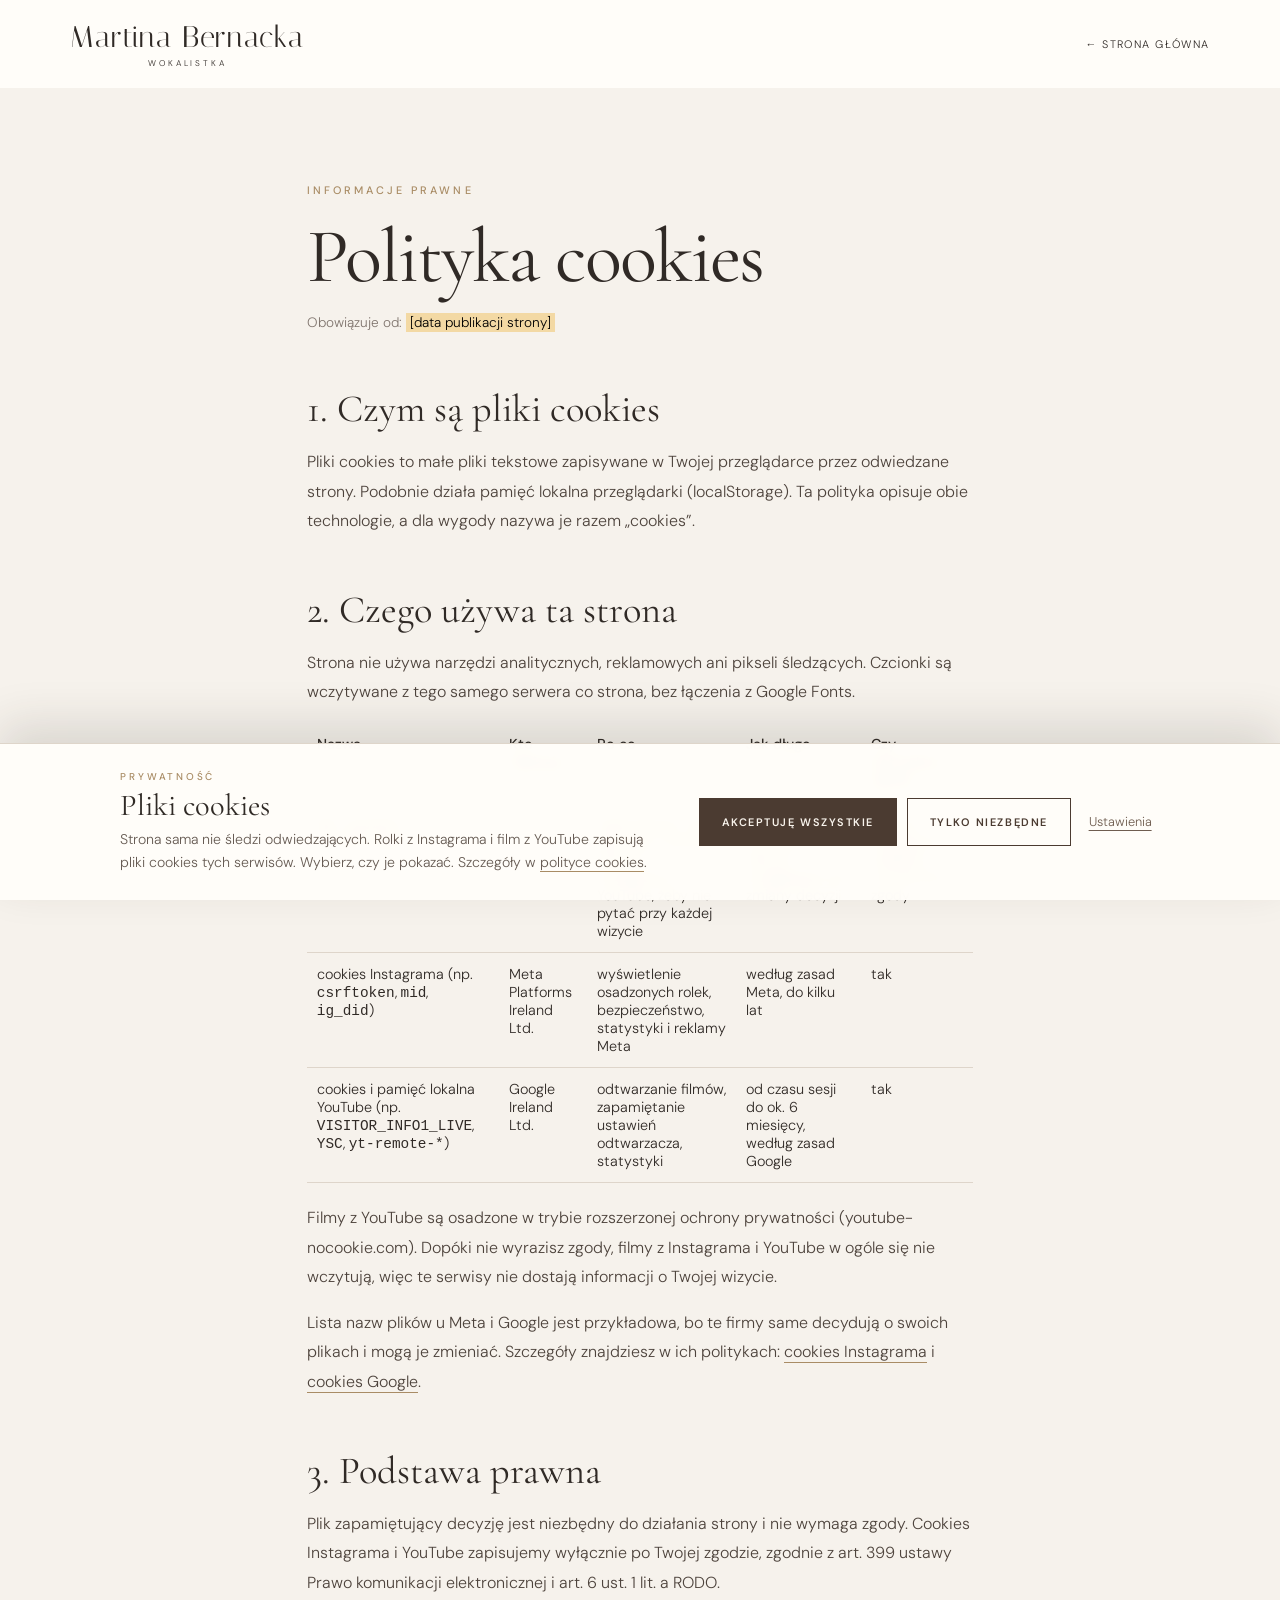
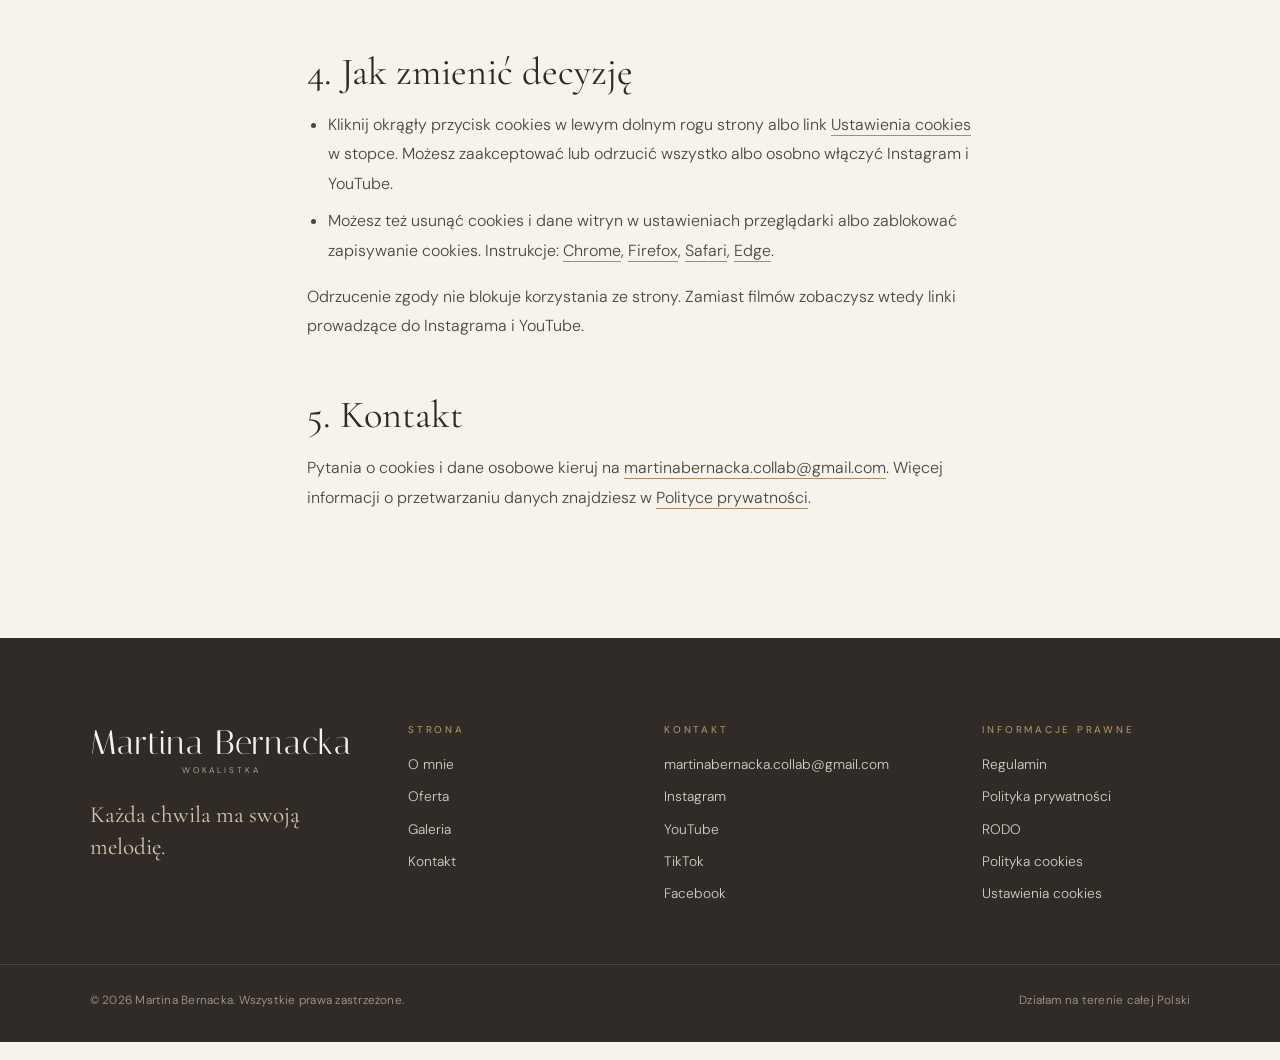
==== polityka-cookies.html @ 52ba194c "feat: strona Martiny Bernackiej Statyczna strona wokalistki: HTML, CSS i JS bez frameworka.  - zdjęc" ====
<!DOCTYPE html>
<html lang="pl"><head><meta charset="utf-8"/><meta content="width=device-width, initial-scale=1" name="viewport"/><meta content="#fffdf9" name="theme-color"/><meta name="apple-mobile-web-app-title" content="M. Bernacka"/><meta name="robots" content="noindex, follow"/><title>Polityka cookies | Martina Bernacka</title><link rel="icon" href="favicon.svg" type="image/svg+xml"/><link rel="icon" href="assets/icons/favicon-32.png" type="image/png" sizes="32x32"/><link rel="apple-touch-icon" href="assets/icons/apple-touch-icon.png"/><link rel="manifest" href="site.webmanifest"/><link href="assets/css/fonts.css" rel="stylesheet"/><link href="assets/css/style.css" rel="stylesheet"/><link href="assets/css/legal.css" rel="stylesheet"/><link href="assets/css/consent.css" rel="stylesheet"/></head>
<body>
<header class="legal-header"><a class="brand" href="index.html">Martina Bernacka<small>WOKALISTKA</small></a><a class="back" href="index.html">← Strona główna</a></header>
<main class="legal">
<span class="eyebrow">Informacje prawne</span>
<h1>Polityka cookies</h1>
<p class="updated">Obowiązuje od: <mark class="todo">[data publikacji strony]</mark></p>

<h2>1. Czym są pliki cookies</h2>
<p>Pliki cookies to małe pliki tekstowe zapisywane w Twojej przeglądarce przez odwiedzane strony. Podobnie działa pamięć lokalna przeglądarki (localStorage). Ta polityka opisuje obie technologie, a dla wygody nazywa je razem „cookies”.</p>

<h2>2. Czego używa ta strona</h2>
<p>Strona nie używa narzędzi analitycznych, reklamowych ani pikseli śledzących. Czcionki są wczytywane z tego samego serwera co strona, bez łączenia z Google Fonts.</p>
<table>
<thead><tr><th>Nazwa</th><th>Kto zapisuje</th><th>Po co</th><th>Jak długo</th><th>Czy potrzebna zgoda</th></tr></thead>
<tbody>
<tr><td><code>mb-consent-v3</code> (localStorage)</td><td>ta strona</td><td>zapamiętuje Twoją decyzję w sprawie filmów z Instagrama i YouTube, żeby nie pytać przy każdej wizycie</td><td>do wyczyszczenia danych przeglądarki lub zmiany decyzji</td><td>nie, jest niezbędna do działania mechanizmu zgody</td></tr>
<tr><td>cookies Instagrama (np. <code>csrftoken</code>, <code>mid</code>, <code>ig_did</code>)</td><td>Meta Platforms Ireland Ltd.</td><td>wyświetlenie osadzonych rolek, bezpieczeństwo, statystyki i reklamy Meta</td><td>według zasad Meta, do kilku lat</td><td>tak</td></tr>
<tr><td>cookies i pamięć lokalna YouTube (np. <code>VISITOR_INFO1_LIVE</code>, <code>YSC</code>, <code>yt-remote-*</code>)</td><td>Google Ireland Ltd.</td><td>odtwarzanie filmów, zapamiętanie ustawień odtwarzacza, statystyki</td><td>od czasu sesji do ok. 6 miesięcy, według zasad Google</td><td>tak</td></tr>
</tbody>
</table>
<p>Filmy z YouTube są osadzone w trybie rozszerzonej ochrony prywatności (youtube-nocookie.com). Dopóki nie wyrazisz zgody, filmy z Instagrama i YouTube w ogóle się nie wczytują, więc te serwisy nie dostają informacji o Twojej wizycie.</p>
<p>Lista nazw plików u Meta i Google jest przykładowa, bo te firmy same decydują o swoich plikach i mogą je zmieniać. Szczegóły znajdziesz w ich politykach: <a href="https://privacycenter.instagram.com/policies/cookies/" rel="noopener noreferrer" target="_blank">cookies Instagrama</a> i <a href="https://policies.google.com/technologies/cookies?hl=pl" rel="noopener noreferrer" target="_blank">cookies Google</a>.</p>

<h2>3. Podstawa prawna</h2>
<p>Plik zapamiętujący decyzję jest niezbędny do działania strony i nie wymaga zgody. Cookies Instagrama i YouTube zapisujemy wyłącznie po Twojej zgodzie, zgodnie z art. 399 ustawy Prawo komunikacji elektronicznej i art. 6 ust. 1 lit. a RODO.</p>

<h2>4. Jak zmienić decyzję</h2>
<ul>
<li>Kliknij okrągły przycisk cookies w lewym dolnym rogu strony albo link <a href="#" data-consent-open>Ustawienia cookies</a> w stopce. Możesz zaakceptować lub odrzucić wszystko albo osobno włączyć Instagram i YouTube.</li>
<li>Możesz też usunąć cookies i dane witryn w ustawieniach przeglądarki albo zablokować zapisywanie cookies. Instrukcje: <a href="https://support.google.com/chrome/answer/95647?hl=pl" rel="noopener noreferrer" target="_blank">Chrome</a>, <a href="https://support.mozilla.org/pl/kb/usuwanie-ciasteczek-i-danych-stron" rel="noopener noreferrer" target="_blank">Firefox</a>, <a href="https://support.apple.com/pl-pl/guide/safari/sfri11471/mac" rel="noopener noreferrer" target="_blank">Safari</a>, <a href="https://support.microsoft.com/pl-pl/microsoft-edge" rel="noopener noreferrer" target="_blank">Edge</a>.</li>
</ul>
<p>Odrzucenie zgody nie blokuje korzystania ze strony. Zamiast filmów zobaczysz wtedy linki prowadzące do Instagrama i YouTube.</p>

<h2>5. Kontakt</h2>
<p>Pytania o cookies i dane osobowe kieruj na <a href="mailto:martinabernacka.collab@gmail.com">martinabernacka.collab@gmail.com</a>. Więcej informacji o przetwarzaniu danych znajdziesz w <a href="polityka-prywatnosci.html">Polityce prywatności</a>.</p>
</main>
<footer class="site-footer"><div class="footer-top"><div class="footer-brand"><a class="brand" href="index.html#start">Martina Bernacka<small>WOKALISTKA</small></a><p class="footer-motto">Każda chwila ma swoją melodię.</p></div><nav class="footer-col" aria-label="Sekcje strony"><p class="footer-head">Strona</p><a href="index.html#o-mnie">O mnie</a><a href="index.html#oferta">Oferta</a><a href="index.html#galeria">Galeria</a><a href="index.html#kontakt">Kontakt</a></nav><div class="footer-col"><p class="footer-head">Kontakt</p><a href="mailto:martinabernacka.collab@gmail.com">martinabernacka.collab@gmail.com</a><a href="https://www.instagram.com/martina.bernacka/" rel="noopener noreferrer" target="_blank">Instagram</a><a href="https://www.youtube.com/channel/UC1nf4XpLBBJtvFT8xslhd0Q" rel="noopener noreferrer" target="_blank">YouTube</a><a href="https://www.tiktok.com/@martina.bernacka" rel="noopener noreferrer" target="_blank">TikTok</a><a href="https://www.facebook.com/martina.tiszbierek/?locale=pl_PL" rel="noopener noreferrer" target="_blank">Facebook</a></div><nav class="footer-col" aria-label="Informacje prawne"><p class="footer-head">Informacje prawne</p><a href="regulamin.html">Regulamin</a><a href="polityka-prywatnosci.html">Polityka prywatności</a><a href="rodo.html">RODO</a><a href="polityka-cookies.html">Polityka cookies</a><a href="#" data-consent-open>Ustawienia cookies</a></nav></div><div class="footer-bottom"><p>© <span data-year>2026</span> Martina Bernacka. Wszystkie prawa zastrzeżone.</p><p>Działam na terenie całej Polski</p></div></footer>
<script src="assets/js/ui.js" defer></script><script src="assets/js/consent.js" defer></script>
</body></html>
---- assets/css/fonts.css ----
/* latin-ext */
@font-face {
  font-family: 'Cormorant Garamond';
  font-style: normal;
  font-weight: 400;
  font-display: swap;
  src: url(../fonts/cormorant-garamond-latin-ext-0.woff2) format('woff2');
  unicode-range: U+0100-02BA, U+02BD-02C5, U+02C7-02CC, U+02CE-02D7, U+02DD-02FF, U+0304, U+0308, U+0329, U+1D00-1DBF, U+1E00-1E9F, U+1EF2-1EFF, U+2020, U+20A0-20AB, U+20AD-20C4, U+2113, U+2C60-2C7F, U+A720-A7FF;
}
/* latin */
@font-face {
  font-family: 'Cormorant Garamond';
  font-style: normal;
  font-weight: 400;
  font-display: swap;
  src: url(../fonts/cormorant-garamond-latin-1.woff2) format('woff2');
  unicode-range: U+0000-00FF, U+0131, U+0152-0153, U+02BB-02BC, U+02C6, U+02DA, U+02DC, U+0304, U+0308, U+0329, U+2000-206F, U+20AC, U+2122, U+2191, U+2193, U+2212, U+2215, U+FEFF, U+FFFD;
}
/* latin-ext */
@font-face {
  font-family: 'Cormorant Garamond';
  font-style: normal;
  font-weight: 500;
  font-display: swap;
  src: url(../fonts/cormorant-garamond-latin-ext-0.woff2) format('woff2');
  unicode-range: U+0100-02BA, U+02BD-02C5, U+02C7-02CC, U+02CE-02D7, U+02DD-02FF, U+0304, U+0308, U+0329, U+1D00-1DBF, U+1E00-1E9F, U+1EF2-1EFF, U+2020, U+20A0-20AB, U+20AD-20C4, U+2113, U+2C60-2C7F, U+A720-A7FF;
}
/* latin */
@font-face {
  font-family: 'Cormorant Garamond';
  font-style: normal;
  font-weight: 500;
  font-display: swap;
  src: url(../fonts/cormorant-garamond-latin-1.woff2) format('woff2');
  unicode-range: U+0000-00FF, U+0131, U+0152-0153, U+02BB-02BC, U+02C6, U+02DA, U+02DC, U+0304, U+0308, U+0329, U+2000-206F, U+20AC, U+2122, U+2191, U+2193, U+2212, U+2215, U+FEFF, U+FFFD;
}
/* latin-ext */
@font-face {
  font-family: 'Cormorant Garamond';
  font-style: normal;
  font-weight: 600;
  font-display: swap;
  src: url(../fonts/cormorant-garamond-latin-ext-0.woff2) format('woff2');
  unicode-range: U+0100-02BA, U+02BD-02C5, U+02C7-02CC, U+02CE-02D7, U+02DD-02FF, U+0304, U+0308, U+0329, U+1D00-1DBF, U+1E00-1E9F, U+1EF2-1EFF, U+2020, U+20A0-20AB, U+20AD-20C4, U+2113, U+2C60-2C7F, U+A720-A7FF;
}
/* latin */
@font-face {
  font-family: 'Cormorant Garamond';
  font-style: normal;
  font-weight: 600;
  font-display: swap;
  src: url(../fonts/cormorant-garamond-latin-1.woff2) format('woff2');
  unicode-range: U+0000-00FF, U+0131, U+0152-0153, U+02BB-02BC, U+02C6, U+02DA, U+02DC, U+0304, U+0308, U+0329, U+2000-206F, U+20AC, U+2122, U+2191, U+2193, U+2212, U+2215, U+FEFF, U+FFFD;
}
/* latin-ext */
@font-face {
  font-family: 'DM Sans';
  font-style: normal;
  font-weight: 300;
  font-display: swap;
  src: url(../fonts/dm-sans-latin-ext-2.woff2) format('woff2');
  unicode-range: U+0100-02BA, U+02BD-02C5, U+02C7-02CC, U+02CE-02D7, U+02DD-02FF, U+0304, U+0308, U+0329, U+1D00-1DBF, U+1E00-1E9F, U+1EF2-1EFF, U+2020, U+20A0-20AB, U+20AD-20C4, U+2113, U+2C60-2C7F, U+A720-A7FF;
}
/* latin */
@font-face {
  font-family: 'DM Sans';
  font-style: normal;
  font-weight: 300;
  font-display: swap;
  src: url(../fonts/dm-sans-latin-3.woff2) format('woff2');
  unicode-range: U+0000-00FF, U+0131, U+0152-0153, U+02BB-02BC, U+02C6, U+02DA, U+02DC, U+0304, U+0308, U+0329, U+2000-206F, U+20AC, U+2122, U+2191, U+2193, U+2212, U+2215, U+FEFF, U+FFFD;
}
/* latin-ext */
@font-face {
  font-family: 'DM Sans';
  font-style: normal;
  font-weight: 400;
  font-display: swap;
  src: url(../fonts/dm-sans-latin-ext-2.woff2) format('woff2');
  unicode-range: U+0100-02BA, U+02BD-02C5, U+02C7-02CC, U+02CE-02D7, U+02DD-02FF, U+0304, U+0308, U+0329, U+1D00-1DBF, U+1E00-1E9F, U+1EF2-1EFF, U+2020, U+20A0-20AB, U+20AD-20C4, U+2113, U+2C60-2C7F, U+A720-A7FF;
}
/* latin */
@font-face {
  font-family: 'DM Sans';
  font-style: normal;
  font-weight: 400;
  font-display: swap;
  src: url(../fonts/dm-sans-latin-3.woff2) format('woff2');
  unicode-range: U+0000-00FF, U+0131, U+0152-0153, U+02BB-02BC, U+02C6, U+02DA, U+02DC, U+0304, U+0308, U+0329, U+2000-206F, U+20AC, U+2122, U+2191, U+2193, U+2212, U+2215, U+FEFF, U+FFFD;
}
/* latin-ext */
@font-face {
  font-family: 'DM Sans';
  font-style: normal;
  font-weight: 500;
  font-display: swap;
  src: url(../fonts/dm-sans-latin-ext-2.woff2) format('woff2');
  unicode-range: U+0100-02BA, U+02BD-02C5, U+02C7-02CC, U+02CE-02D7, U+02DD-02FF, U+0304, U+0308, U+0329, U+1D00-1DBF, U+1E00-1E9F, U+1EF2-1EFF, U+2020, U+20A0-20AB, U+20AD-20C4, U+2113, U+2C60-2C7F, U+A720-A7FF;
}
/* latin */
@font-face {
  font-family: 'DM Sans';
  font-style: normal;
  font-weight: 500;
  font-display: swap;
  src: url(../fonts/dm-sans-latin-3.woff2) format('woff2');
  unicode-range: U+0000-00FF, U+0131, U+0152-0153, U+02BB-02BC, U+02C6, U+02DA, U+02DC, U+0304, U+0308, U+0329, U+2000-206F, U+20AC, U+2122, U+2191, U+2193, U+2212, U+2215, U+FEFF, U+FFFD;
}
/* latin-ext */
@font-face {
  font-family: 'DM Sans';
  font-style: normal;
  font-weight: 600;
  font-display: swap;
  src: url(../fonts/dm-sans-latin-ext-2.woff2) format('woff2');
  unicode-range: U+0100-02BA, U+02BD-02C5, U+02C7-02CC, U+02CE-02D7, U+02DD-02FF, U+0304, U+0308, U+0329, U+1D00-1DBF, U+1E00-1E9F, U+1EF2-1EFF, U+2020, U+20A0-20AB, U+20AD-20C4, U+2113, U+2C60-2C7F, U+A720-A7FF;
}
/* latin */
@font-face {
  font-family: 'DM Sans';
  font-style: normal;
  font-weight: 600;
  font-display: swap;
  src: url(../fonts/dm-sans-latin-3.woff2) format('woff2');
  unicode-range: U+0000-00FF, U+0131, U+0152-0153, U+02BB-02BC, U+02C6, U+02DA, U+02DC, U+0304, U+0308, U+0329, U+2000-206F, U+20AC, U+2122, U+2191, U+2193, U+2212, U+2215, U+FEFF, U+FFFD;
}
/* latin */
@font-face {
  font-family: 'Italiana';
  font-style: normal;
  font-weight: 400;
  font-display: swap;
  src: url(../fonts/italiana-latin-4.woff2) format('woff2');
  unicode-range: U+0000-00FF, U+0131, U+0152-0153, U+02BB-02BC, U+02C6, U+02DA, U+02DC, U+0304, U+0308, U+0329, U+2000-206F, U+20AC, U+2122, U+2191, U+2193, U+2212, U+2215, U+FEFF, U+FFFD;
}
---- assets/css/style.css ----
:root{--ink:#302a26;--muted:#7f746d;--cream:#f6f2ec;--white:#fffdf9;--gold:#a98c65;--line:#ded5ca}*{box-sizing:border-box}html{scroll-behavior:smooth}body{margin:0;color:var(--ink);background:var(--cream);font-family:'DM Sans',sans-serif;font-weight:300}a{color:inherit;text-decoration:none}button,input,textarea,select{font:inherit}img{width:100%;display:block;object-fit:cover}h1,h2,h3,p{margin-top:0}h1,h2,h3,.serif{font-family:"Cormorant Garamond",Georgia,serif;font-weight:400}h1{font-size:clamp(4rem,8vw,9rem);line-height:.98;letter-spacing:-.025em}h2{font-size:clamp(3.2rem,6vw,6.6rem);line-height:1.04}h3{font-size:clamp(2rem,3vw,3.2rem)}p{line-height:1.9}.eyebrow{font-size:.68rem;letter-spacing:.28em;text-transform:uppercase;font-weight:500;color:var(--gold)}.btn{display:inline-flex;align-items:center;justify-content:center;gap:24px;padding:17px 26px;border:1px solid var(--ink);text-transform:uppercase;letter-spacing:.16em;font-size:.68rem;font-weight:600;transition:.3s;background:transparent;cursor:pointer}.btn:hover{background:var(--ink);color:white}.btn.light{color:white;border-color:white}.btn.light:hover{background:white;color:var(--ink)}header{height:88px;display:flex;align-items:center;justify-content:space-between;padding:0 5.5%;background:var(--white);position:relative;z-index:5}.brand{font-family:Italiana,serif;font-size:1.9rem;letter-spacing:.025em}.brand small{font-family:'DM Sans',sans-serif;display:block;text-align:center;font-size:.52rem;letter-spacing:.35em;margin-top:3px}nav{display:flex;align-items:center;gap:30px}nav a{font-size:.68rem;text-transform:uppercase;letter-spacing:.13em}nav a:hover{color:var(--gold)}.menu{display:none;border:0;background:none;font-size:24px}.hero{min-height:690px;height:calc(100svh - 88px);max-height:920px;display:grid;grid-template-columns:52% 48%;background:#e8dfd6}.hero-copy{display:flex;flex-direction:column;justify-content:center;padding:8% 10.5%;position:relative}.hero-copy .eyebrow{margin-bottom:28px}.hero-copy h1{margin-bottom:26px}.hero-copy p{max-width:380px;color:#62584f;margin-bottom:38px}.hero-image{height:100%;min-height:0;overflow:hidden}.hero-image img{height:100%;object-position:center 34%}.scroll{position:static;display:block;margin-top:55px;font-size:.62rem;letter-spacing:.2em;text-transform:uppercase;color:#7e7167}.section{padding:125px 7%}.section-head{text-align:center;max-width:760px;margin:0 auto 65px}.section-head h2{margin:18px 0}.section-head p{color:var(--muted)}.about{display:grid;grid-template-columns:44% 1fr;gap:10%;align-items:center;background:var(--white)}.about img{height:660px;object-position:center 34%}.about .copy{max-width:580px}.about h2{margin:25px 0;font-family:"Cormorant Garamond",Georgia,serif;font-weight:400}.about p{color:#665b53}.signature{font-family:Italiana,serif;font-size:2.4rem;color:var(--gold);margin-top:30px}.offers{background:var(--cream)}.offer-grid{display:grid;grid-template-columns:1fr 1fr;gap:26px}.offer{position:relative;overflow:hidden;height:660px;background:#d2c4b8}.offer img{height:100%;transition:transform .7s;filter:brightness(.77)}.offer:hover img{transform:scale(1.035)}.offer .overlay{position:absolute;inset:auto 0 0;padding:55px;color:white;background:linear-gradient(transparent,rgba(0,0,0,.62))}.offer h3{font-size:clamp(2.6rem,4vw,4.4rem);margin:10px 0}.offer p{max-width:360px}.offer .eyebrow{color:#e7d4b7}.quote{padding:100px 12%;text-align:center;background:#dcd0c1}.quote p{font-family:Italiana,serif;font-size:clamp(2.2rem,4vw,4.6rem);line-height:1.3;margin:0}.formats{background:var(--white)}.format-grid{display:grid;grid-template-columns:repeat(3,1fr);gap:35px}.format{padding:30px 0;border-top:1px solid var(--line)}.format .num{color:var(--gold);font-size:.75rem}.format h3{font-size:2.4rem;margin:20px 0 14px}.format p{color:var(--muted);font-size:.94rem}.gallery{background:#eae2d8}.gallery-grid{display:grid;grid-template-columns:1fr 1fr 1fr;gap:15px}.gallery-grid img{height:420px;cursor:pointer;transition:opacity .25s}.gallery-grid img:hover{opacity:.83}.gallery-grid img:nth-child(2){height:510px}.gallery-grid img:nth-child(5){height:510px}.listen{text-align:center;background:var(--white)}.listen p{max-width:570px;margin:0 auto 30px;color:var(--muted)}.contact{display:grid;grid-template-columns:1fr 1fr;gap:10%;background:#e5d9cc}.contact h2{margin:18px 0}.contact .intro{max-width:450px;color:#675d54}.contact form{display:grid;grid-template-columns:1fr 1fr;gap:20px}label{font-size:.68rem;letter-spacing:.12em;text-transform:uppercase;display:block;margin-bottom:9px}input,select,textarea{width:100%;border:0;border-bottom:1px solid #aa9b8c;padding:12px 0;background:transparent;outline:none;border-radius:0;color:var(--ink)}input:focus,textarea:focus,select:focus{border-bottom-color:#49372c}.full{grid-column:1/-1}textarea{resize:vertical;min-height:90px}footer{background:#302b27;color:#eee8df;padding:55px 7%;display:flex;align-items:center;justify-content:space-between;gap:25px}footer p{font-size:.75rem;color:#c1b6ab;margin:0}footer a{font-size:.8rem}#lightbox{position:fixed;inset:0;background:rgba(15,13,12,.94);z-index:50;display:none;align-items:center;justify-content:center;padding:55px}#lightbox.open{display:flex}#lightbox img{max-height:90vh;max-width:90vw;width:auto}#lightbox button{position:absolute;top:15px;right:25px;border:0;background:none;color:white;font-size:38px;cursor:pointer}@media(max-width:900px){header{height:76px}.menu{display:block}nav{display:none;position:absolute;top:76px;left:0;right:0;background:var(--white);padding:30px;flex-direction:column;align-items:flex-start}nav.open{display:flex}.hero{height:auto;min-height:0;grid-template-columns:1fr}.hero-image{height:62vh;min-height:400px;grid-row:1}.hero-copy{padding:75px 8% 95px}.scroll{margin-top:42px}.section{padding:85px 6%}.about{grid-template-columns:1fr;gap:45px}.about img{height:540px}.offer-grid{grid-template-columns:1fr}.offer{height:560px}.format-grid{grid-template-columns:1fr;gap:10px}.gallery-grid{grid-template-columns:1fr 1fr}.gallery-grid img,.gallery-grid img:nth-child(2),.gallery-grid img:nth-child(5){height:320px}.contact{grid-template-columns:1fr;gap:30px}footer{flex-direction:column;text-align:center}}@media(max-width:540px){.brand{font-size:1.55rem}h1{font-size:4.7rem}.hero-image{height:55vh;min-height:340px}.hero-copy{padding-top:60px}.section{padding:70px 6%}.about img{height:450px}.offer{height:460px}.offer .overlay{padding:30px}.gallery-grid{gap:8px}.gallery-grid img,.gallery-grid img:nth-child(2),.gallery-grid img:nth-child(5){height:240px}.contact form{grid-template-columns:1fr}.quote{padding:75px 7%}}
.offers .section-head h2{font-family:"Cormorant Garamond",Georgia,serif;font-weight:400}
/* Social showcase */
.social-showcase{background:var(--white)}.social-showcase .section-head{max-width:780px;margin:0 auto 65px;text-align:center}.social-showcase .section-head h2{font-family:"Cormorant Garamond",Georgia,serif;font-weight:400}.social-feature{display:grid;grid-template-columns:1fr 1fr;min-height:450px;background:#eee7df}.social-feature-copy{padding:clamp(35px,5vw,85px);display:flex;flex-direction:column;align-items:flex-start;justify-content:center}.social-feature h3,.social-youtube h3{font-family:"Cormorant Garamond",Georgia,serif;font-weight:400;font-size:clamp(2.6rem,4vw,4.4rem);line-height:1.1;margin:20px 0}.social-feature p,.social-youtube p{color:var(--muted);max-width:420px}.social-feature .btn{margin-top:16px}.social-subtle{font-size:.83rem;color:var(--muted);margin-top:24px;text-decoration:underline;text-underline-offset:5px}.social-video-poster{position:relative;min-height:420px;background:linear-gradient(145deg,#cbbeb1,#8f7e72);display:flex;align-items:center;justify-content:center;overflow:hidden}.social-video-poster:before{content:"";position:absolute;inset:14px;border:1px solid rgba(255,255,255,.5)}.social-play{display:grid;place-items:center;width:78px;height:78px;border:1px solid white;border-radius:50%;font-size:23px;color:white;padding-left:4px;transition:transform .2s}.social-video-poster:hover .social-play{transform:scale(1.12)}.social-video-label{position:absolute;bottom:36px;left:35px;right:35px;color:white;letter-spacing:.1em;font-size:.78rem;text-transform:uppercase;display:flex;justify-content:space-between}.social-youtube{display:grid;grid-template-columns:.75fr 1.25fr;align-items:center;gap:7%;padding:90px 0;border-bottom:1px solid var(--line)}.youtube-frame{width:100%;aspect-ratio:16/9;background:#25211e}.youtube-frame iframe{width:100%;height:100%;border:0}.social-text-link{display:inline-block;margin-top:12px;border-bottom:1px solid var(--gold);padding-bottom:8px;font-size:.84rem}.social-footer{display:flex;justify-content:space-between;align-items:center;gap:30px;padding:35px 0 0;color:var(--muted);font-size:.85rem}.social-links{display:flex;flex-wrap:wrap;gap:18px 26px}.social-links a{color:var(--ink)}.social-links a:hover{text-decoration:underline;text-underline-offset:5px}@media(max-width:800px){.social-feature,.social-youtube{grid-template-columns:1fr}.social-feature-copy{padding:45px 7%}.social-video-poster{min-height:320px}.social-youtube{gap:30px;padding:65px 0}.social-footer{flex-direction:column;align-items:flex-start}.social-showcase .section-head{margin-bottom:40px}}

/* Refined, accessible contact choices */
.event-options{display:grid;grid-template-columns:repeat(2,minmax(0,1fr));gap:10px;margin-top:12px}
.event-option{position:relative;cursor:pointer!important;margin:0!important}
.event-option input{position:absolute;opacity:0;width:1px;height:1px}
.event-option span{display:flex;align-items:center;justify-content:center;text-align:center;min-height:56px;padding:12px 14px;border:1px solid #c9b9a7;background:rgba(255,255,255,.23);color:#53463d;font-size:.88rem;line-height:1.35;letter-spacing:0;text-transform:none;transition:background .2s,border-color .2s}
.event-option input:checked+span{background:#f9f5ef;border-color:#96795b;box-shadow:inset 0 0 0 1px #96795b;color:#362a22}
.event-option input:focus-visible+span{outline:2px solid #96795b;outline-offset:3px}
.event-option:hover span{background:#f9f5ef}
@media(max-width:550px){.event-options{grid-template-columns:1fr}.event-option span{min-height:48px}}

/* Elegancki przycisk główny — spokojny, lekki, czytelny */
.hero-copy .hero-editorial-link{display:inline-flex;align-items:center;justify-content:center;gap:22px;padding:17px 24px;border:1px solid #aa917a;border-radius:2px;background:rgba(255,255,255,.17);color:#4b3b31;font-family:"DM Sans",sans-serif;font-size:.78rem;font-weight:500;letter-spacing:.11em;text-transform:uppercase;line-height:1.4;text-decoration:none;box-shadow:none;transition:background .25s,border-color .25s,color .25s,transform .25s}
.hero-copy .hero-editorial-link::before{content:none}
.hero-copy .hero-editorial-link .cta-icon{width:auto;height:auto;display:inline;color:#9e826b;border:0;border-radius:0;font:normal 17px/1 Arial,sans-serif;transition:transform .25s,color .25s}
.hero-copy .hero-editorial-link:hover{background:#9e826b;border-color:#9e826b;color:#fff;gap:22px;transform:translateY(-2px)}
.hero-copy .hero-editorial-link:hover .cta-icon{background:transparent;border:0;color:#fff;transform:translate(2px,-2px)}
.hero-copy .hero-editorial-link:focus-visible{outline:2px solid #9e826b;outline-offset:4px}
@media(max-width:540px){.hero-copy .hero-editorial-link{font-size:.73rem;letter-spacing:.08em;padding:16px 19px;gap:15px}}

/* Główny przycisk: elegancka ciemna forma, typografia editorial */
.hero-copy .hero-editorial-link {
  display:inline-flex; align-items:center; justify-content:center;
  padding:15px 34px; min-height:59px; gap:0;
  background:#41362f; color:#f8f3ec; border:1px solid #41362f;
  border-radius:0; box-shadow:none;
  font-family:"Cormorant Garamond",Georgia,serif;
  font-size:clamp(1.38rem,2vw,1.58rem); font-weight:500;
  letter-spacing:.012em; line-height:1.1; text-transform:none;
  transition:background .22s ease,color .22s ease,border-color .22s ease;
}
.hero-copy .hero-editorial-link::before,.hero-copy .hero-editorial-link::after{content:none}
.hero-copy .hero-editorial-link:hover{background:#5b4b40;color:#fffaf4;border-color:#5b4b40;transform:none;gap:0}
.hero-copy .hero-editorial-link:focus-visible{outline:2px solid #a98c65;outline-offset:4px}
@media(max-width:540px){.hero-copy .hero-editorial-link{padding:14px 28px;min-height:55px;font-size:1.43rem;letter-spacing:.01em;gap:0}}
/* Hero rebuilt for consistent mobile layout */
.hero{height:auto;min-height: min(760px,calc(100svh - 88px));max-height:none;grid-template-columns:50% 50%;align-items:stretch}
.hero-copy{padding:clamp(54px,7vw,110px) clamp(28px,6vw,105px);justify-content:center;min-width:0}
.hero-copy h1{font-size:clamp(4rem,7vw,8rem);overflow-wrap:normal}
.hero-copy .btn{background:#302a26;color:#fff;border-color:#302a26;max-width:100%;text-align:center;line-height:1.5}
.hero-copy .btn:hover{background:#a98c65;border-color:#a98c65}
.hero-image{height:auto;min-height:650px;overflow:hidden}
.hero-image img{height:100%;width:100%;object-fit:cover;object-position:center 42%}
@media(max-width:900px){
 .hero{display:flex;flex-direction:column;min-height:0;height:auto}
 .hero-image{order:0;height:clamp(350px,72vw,600px);min-height:0}
 .hero-image img{height:100%;object-position:center 38%}
 .hero-copy{order:1;padding:55px 7% 65px;background:#e8dfd6}
 .hero-copy h1{font-size:clamp(3.4rem,10vw,6.2rem);line-height:1.02}
 .hero-copy p{margin-bottom:26px}
 .hero-copy .btn{width:auto;min-height:52px;padding:15px 22px}
}
@media(max-width:540px){
 .hero-image{height:390px;min-height:0}
 .hero-image img{object-position:center 43%}
 .hero-copy{padding:42px 7% 55px}
 .hero-copy .eyebrow{font-size:.58rem;line-height:1.7;letter-spacing:.18em;margin-bottom:16px}
 .hero-copy h1{font-size:clamp(3.35rem,12.5vw,4.7rem);margin-bottom:20px}
 .hero-copy p{font-size:1rem;line-height:1.65;margin-bottom:24px}
 .hero-copy .btn{display:inline-flex;font-size:.67rem;letter-spacing:.11em;padding:15px 18px;min-height:52px;width:auto}
}
.offers .section-head h2{font-family:"Cormorant Garamond",Georgia,serif;font-weight:400}
/* Refined, accessible contact choices */
.event-options{display:grid;grid-template-columns:repeat(2,minmax(0,1fr));gap:10px;margin-top:12px}
.event-option{position:relative;cursor:pointer!important;margin:0!important}
.event-option input{position:absolute;opacity:0;width:1px;height:1px}
.event-option span{display:flex;align-items:center;justify-content:center;text-align:center;min-height:56px;padding:12px 14px;border:1px solid #c9b9a7;background:rgba(255,255,255,.23);color:#53463d;font-size:.88rem;line-height:1.35;letter-spacing:0;text-transform:none;transition:background .2s,border-color .2s}
.event-option input:checked+span{background:#f9f5ef;border-color:#96795b;box-shadow:inset 0 0 0 1px #96795b;color:#362a22}
.event-option input:focus-visible+span{outline:2px solid #96795b;outline-offset:3px}
.event-option:hover span{background:#f9f5ef}
@media(max-width:550px){.event-options{grid-template-columns:1fr}.event-option span{min-height:48px}}
.reels-intro{text-align:center;margin:0 auto 34px}.reels-intro h3{font-family:"Cormorant Garamond",Georgia,serif;font-size:clamp(2.4rem,4vw,4rem);font-weight:400;margin:12px 0}.reels-intro p{color:var(--muted)}
.reels-grid{display:grid;grid-template-columns:repeat(3,minmax(0,1fr));gap:18px;max-width:1120px;margin:0 auto 30px}.reel-card{min-width:0;background:#f5f0ea;border:1px solid #e8dfd6;overflow:hidden}.reel-card iframe{display:block;width:100%;height:560px;border:0;background:#faf8f5}.reel-card>a{display:block;padding:13px 15px;text-align:center;color:#6f5d50;font-size:.8rem;text-decoration:underline;text-underline-offset:4px}@media(max-width:800px){.reels-grid{grid-template-columns:1fr;max-width:430px;gap:22px}.reel-card iframe{height:570px}}@media(max-width:400px){.reel-card iframe{height:520px}}

/* Refined, accessible contact choices */
.event-options{display:grid;grid-template-columns:repeat(2,minmax(0,1fr));gap:10px;margin-top:12px}
.event-option{position:relative;cursor:pointer!important;margin:0!important}
.event-option input{position:absolute;opacity:0;width:1px;height:1px}
.event-option span{display:flex;align-items:center;justify-content:center;text-align:center;min-height:56px;padding:12px 14px;border:1px solid #c9b9a7;background:rgba(255,255,255,.23);color:#53463d;font-size:.88rem;line-height:1.35;letter-spacing:0;text-transform:none;transition:background .2s,border-color .2s}
.event-option input:checked+span{background:#f9f5ef;border-color:#96795b;box-shadow:inset 0 0 0 1px #96795b;color:#362a22}
.event-option input:focus-visible+span{outline:2px solid #96795b;outline-offset:3px}
.event-option:hover span{background:#f9f5ef}
@media(max-width:550px){.event-options{grid-template-columns:1fr}.event-option span{min-height:48px}}
/* Opinie — lekka, responsywna karuzela */
.testimonials{background:#f4eee7;text-align:center;padding-top:95px;padding-bottom:85px}
.testimonials-heading{max-width:740px;margin:0 auto 36px}
.testimonials-heading h2{font-family:'Cormorant Garamond',serif;font-weight:400;font-size:clamp(2.4rem,4.6vw,4.4rem);line-height:1.12;margin:18px 0}
.testimonials-heading p{color:#81766c;line-height:1.8;max-width:630px;margin:0 auto}
.testimonial-layout{max-width:920px;margin:auto;display:grid;grid-template-columns:42px minmax(0,1fr) 42px;gap:14px;align-items:center}
.testimonial-arrow{background:transparent;border:0;color:#8e7c6c;font:300 2.4rem 'Cormorant Garamond',serif;cursor:pointer;min-height:50px;transition:color .2s}
.testimonial-arrow:hover{color:#3e332d}
.testimonial-dots .fallback-dot{width:22px;height:7px;border-radius:20px;background:#a98b6f}
@media(max-width:600px){.testimonial-card blockquote{font-size:clamp(1.5rem,5.2vw,2rem);line-height:1.42;overflow-wrap:break-word}.testimonial-card{height:auto;min-height:290px}.testimonial-layout{grid-template-columns:30px minmax(0,1fr) 30px;gap:3px}.testimonial-arrow{touch-action:manipulation;min-width:30px}}
.testimonial-card{background:#fffcf8;min-height:280px;padding:48px 45px;display:flex;flex-direction:column;justify-content:center;align-items:center;gap:20px}
.testimonial-kicker{font-size:.68rem;letter-spacing:.2em;color:#a98c71}
.testimonial-card blockquote{margin:0;max-width:680px;color:#40342e;font-family:'Cormorant Garamond',serif;font-size:clamp(1.35rem,2.4vw,2rem);font-weight:400;line-height:1.35}
.testimonial-name{font-size:.8rem;color:#927a65}
.testimonial-dots{flex-wrap:wrap;display:flex;justify-content:center;gap:9px;margin-top:24px;flex-wrap:wrap}
.testimonial-dots button{width:7px;height:7px;border-radius:20px;border:0;background:#d4c7b9;padding:0;cursor:pointer;transition:width .2s}
.testimonial-dots button[aria-current="true"]{width:22px;background:#a98b6f}
@media(max-width:600px){.testimonials{padding:65px 16px}.testimonial-layout{grid-template-columns:24px minmax(0,1fr) 24px;gap:3px}.testimonial-card{padding:35px 17px;min-height:300px}.testimonial-arrow{font-size:2rem}.testimonials-heading h2{font-size:2.55rem}}

/* Refined, accessible contact choices */
.event-options{display:grid;grid-template-columns:repeat(2,minmax(0,1fr));gap:10px;margin-top:12px}
.event-option{position:relative;cursor:pointer!important;margin:0!important}
.event-option input{position:absolute;opacity:0;width:1px;height:1px}
.event-option span{display:flex;align-items:center;justify-content:center;text-align:center;min-height:56px;padding:12px 14px;border:1px solid #c9b9a7;background:rgba(255,255,255,.23);color:#53463d;font-size:.88rem;line-height:1.35;letter-spacing:0;text-transform:none;transition:background .2s,border-color .2s}
.event-option input:checked+span{background:#f9f5ef;border-color:#96795b;box-shadow:inset 0 0 0 1px #96795b;color:#362a22}
.event-option input:focus-visible+span{outline:2px solid #96795b;outline-offset:3px}
.event-option:hover span{background:#f9f5ef}
@media(max-width:550px){.event-options{grid-template-columns:1fr}.event-option span{min-height:48px}}
/* Minimalistyczne menu wydarzeń zamiast kafelków */
.event-select{position:relative;margin-top:8px}.event-select-trigger{width:100%;display:flex;align-items:center;justify-content:space-between;gap:12px;background:transparent;color:#493b32;border:0;border-bottom:1px solid #aa9b8c;padding:13px 2px 14px;text-align:left;font-size:1rem;font-weight:300;cursor:pointer}.event-select-trigger:focus-visible{outline:2px solid #a68b70;outline-offset:3px}.event-chevron{font-size:1.5rem;color:#927a65;line-height:1}.event-menu{position:absolute;z-index:20;top:calc(100% + 5px);left:0;right:0;background:#f8f3ed;box-shadow:0 12px 30px #4c39252b;border:1px solid #d5c6b7;padding:7px}.event-menu[hidden]{display:none}.event-menu button{display:block;width:100%;background:transparent;border:0;padding:13px 14px;text-align:left;color:#493b32;font-size:.95rem;cursor:pointer}.event-menu button:hover,.event-menu button:focus-visible,.event-menu button.chosen{background:#e8ddd0}.contact .btn{background:#4b3b31;color:#fff;border:1px solid #4b3b31;letter-spacing:.13em;font-weight:500;min-height:54px;padding:14px 28px}.contact .btn:hover{background:#6b5240}
.contact-direct{display:flex;flex-direction:column;align-items:flex-start;gap:12px;margin-top:30px}.contact-direct-title{font-size:.85rem;color:#81766c;margin-bottom:3px}.contact-direct a{color:#493a30;text-decoration:none;border-bottom:1px solid #c8b7a4;padding-bottom:4px;overflow-wrap:anywhere;transition:color .2s,border-color .2s}.contact-direct a:hover,.contact-direct a:focus-visible{color:#9a7656;border-color:#9a7656}@media(max-width:600px){.contact-direct{margin-top:22px;gap:14px}}
/* Subtelne, redakcyjne CTA z okrągłym symbolem */
.hero-copy .hero-editorial-link{display:inline-flex;align-items:center;gap:15px;width:fit-content;max-width:100%;padding:5px 0;background:transparent;color:#4b3b31;border:0;border-radius:0;text-decoration:none;font-family:"DM Sans",sans-serif;font-size:.81rem;font-weight:500;letter-spacing:.045em;text-transform:none;line-height:1.5;box-shadow:none;transition:color .25s}
.hero-copy .hero-editorial-link:before{content:none}
.hero-copy .hero-editorial-link .cta-icon{width:42px;height:42px;display:inline-flex;align-items:center;justify-content:center;flex:none;border:1px solid #bba58d;border-radius:50%;font-size:19px;font-family:Arial,sans-serif;font-weight:300;color:#8f735b;transition:background .25s,color .25s,transform .25s,border-color .25s}
.hero-copy .hero-editorial-link:hover,.hero-copy .hero-editorial-link:focus-visible{color:#8f735b;background:transparent;gap:15px}
.hero-copy .hero-editorial-link:hover .cta-icon{background:#9e826b;color:#fff;border-color:#9e826b;transform:translateY(3px)}
.hero-copy .hero-editorial-link:focus-visible{outline:2px solid #a98c65;outline-offset:6px}
@media(max-width:540px){.hero-copy .hero-editorial-link{font-size:.79rem;letter-spacing:.015em}.hero-copy .hero-editorial-link .cta-icon{width:39px;height:39px}}
/* Prosty, elegancki prostokątny przycisk w sekcji głównej */
.hero-copy a.hero-editorial-link{display:inline-flex;align-items:center;justify-content:center;min-height:51px;padding:14px 31px;border:1px solid #aa927d;border-radius:0;background:transparent;color:#4b3b32;text-decoration:none;text-transform:none;font-size:.88rem;font-weight:500;letter-spacing:.025em;line-height:1.35;box-shadow:none;transition:background .2s ease,border-color .2s ease,color .2s ease}
.hero-copy a.hero-editorial-link:hover{background:#a58a72;border-color:#a58a72;color:#fff;transform:none}
.hero-copy a.hero-editorial-link:focus-visible{outline:2px solid #92765d;outline-offset:4px}
@media(max-width:540px){.hero-copy a.hero-editorial-link{min-height:48px;padding:13px 25px;font-size:.84rem}}
/* Opinie: natywne przewijanie, także w podglądzie bez JavaScript */
.testimonial-layout{display:grid;grid-template-columns:34px minmax(0,1fr) 34px;gap:8px;align-items:center;max-width:920px;margin:auto}
.testimonial-track{display:flex;overflow-x:auto;overflow-y:hidden;scroll-snap-type:x mandatory;scroll-behavior:smooth;-webkit-overflow-scrolling:touch;overscroll-behavior-inline:contain;scrollbar-width:none;min-width:0}
.testimonial-track::-webkit-scrollbar{display:none}
.testimonial-track>.testimonial-card{box-sizing:border-box;flex:0 0 100%;width:100%;scroll-snap-align:start;scroll-snap-stop:always;min-width:0;min-height:290px;height:auto}
.testimonial-dots{display:flex;flex-wrap:wrap;justify-content:center;gap:9px;margin-top:24px}
.testimonial-dots .testimonial-dot{display:block;width:7px;height:7px;min-width:7px;background:#d6c9bb;border-radius:20px;text-decoration:none;transition:background .2s,width .2s}
.testimonial-dots .testimonial-dot[aria-current="true"]{width:22px;background:#a98b6f}
.testimonial-arrow{position:relative;z-index:2;touch-action:manipulation;cursor:pointer}
@media(max-width:600px){.testimonial-layout{grid-template-columns:24px minmax(0,1fr) 24px;gap:3px}.testimonial-track>.testimonial-card{padding:38px 17px;min-height:310px}.testimonial-track>.testimonial-card blockquote{font-size:clamp(1.35rem,5vw,1.8rem);line-height:1.38}}
/* Linki prawne w stopce i klauzula przy formularzu */
.legal-links{display:flex;flex-wrap:wrap;justify-content:center;gap:10px 22px}
.legal-links a{font-size:.75rem;color:#c1b6ab}
.legal-links a:hover{color:#fff}
.form-rodo{font-size:.72rem;line-height:1.6;color:#766a60;margin-top:10px}
.form-rodo a{text-decoration:underline;text-underline-offset:3px}

/* Stopka w stylu strony */
footer.site-footer{display:block;padding:0;background:#302b27;color:#eee8df;text-align:left}
.footer-top{display:grid;grid-template-columns:1.3fr 1fr 1.3fr 1fr;gap:48px;padding:85px 7% 60px}
.site-footer .brand{display:inline-block;color:#f6f2ec;font-size:2.1rem}
.site-footer .brand small{color:#c1b6ab}
.footer-motto{margin:22px 0 0;font-family:"Cormorant Garamond",Georgia,serif;font-size:1.45rem;line-height:1.35;color:#d9c7ac;max-width:260px}
.footer-col{display:flex;flex-direction:column;align-items:flex-start;gap:12px}
.footer-head{margin:0 0 6px;font-size:.62rem;letter-spacing:.28em;text-transform:uppercase;font-weight:500;color:var(--gold);line-height:1.4}
.footer-col a{font-size:.86rem;color:#d9d0c5;line-height:1.4;overflow-wrap:anywhere;border-bottom:1px solid transparent;transition:color .2s,border-color .2s}
.footer-col a:hover,.footer-col a:focus-visible{color:#fff;border-bottom-color:var(--gold)}
.footer-bottom{display:flex;justify-content:space-between;gap:20px;padding:24px 7% 30px;border-top:1px solid rgba(238,232,223,.14)}
.footer-bottom p{margin:0;font-size:.74rem;color:#a99d91;letter-spacing:.02em}
@media(max-width:1000px){.footer-top{grid-template-columns:1fr 1fr;gap:42px 30px}}
@media(max-width:560px){.footer-top{grid-template-columns:1fr;gap:36px;padding:65px 7% 45px}.footer-bottom{flex-direction:column;gap:8px;padding-bottom:84px}}
/* Stopka: odcięcie od reguł menu w nagłówku (nav) */
.site-footer nav.footer-col{display:flex;position:static;flex-direction:column;align-items:flex-start;gap:12px;padding:0;background:none}
.site-footer nav.footer-col a{font-size:.86rem;text-transform:none;letter-spacing:0}
@media(max-width:1000px){.footer-bottom{padding-left:calc(7% + 58px);padding-right:calc(7% + 58px)}}
@media(max-width:560px){.footer-bottom{padding:24px 7% 84px}}

/* ===== Telefony: iOS i Android ===== */
html{-webkit-text-size-adjust:100%;text-size-adjust:100%}
a,button,label{-webkit-tap-highlight-color:transparent}
button{touch-action:manipulation}
input,textarea{-webkit-appearance:none;appearance:none;border-radius:0;font-size:16px}
input[type=date]{display:block;min-width:0;min-height:48px;line-height:1.4;text-align:left}
input[type=date]::-webkit-date-and-time-value{text-align:left}
input[type=date]::-webkit-calendar-picker-indicator{opacity:.55;cursor:pointer}
@media(prefers-reduced-motion:reduce){html{scroll-behavior:auto}}
#lightbox button{width:48px;height:48px;display:grid;place-items:center}
@media(max-width:900px){
  header{position:sticky;top:0;z-index:40;box-shadow:0 1px 0 var(--line)}
  [id]{scroll-margin-top:76px}
  .menu{width:44px;height:44px;display:grid;place-items:center;margin-right:-10px;color:var(--ink);cursor:pointer}
  header nav{gap:0;padding:12px 6% 22px;box-shadow:0 18px 30px rgba(48,42,38,.12);border-top:1px solid var(--line)}
  header nav a{display:block;width:100%;padding:14px 0;font-size:.78rem;border-bottom:1px solid var(--line)}
  header nav a:last-child{border-bottom:0}
  .social-links a{display:inline-block;padding:10px 0}
  .site-footer .footer-col{gap:2px}
  .site-footer .footer-col a,.site-footer nav.footer-col a{padding:8px 0}
  .contact-direct a{padding:6px 0}
  #lightbox{padding:16px}
}
@media(max-width:600px){
  .testimonial-layout{grid-template-columns:minmax(0,1fr)}
  .testimonial-arrow{display:none}
  .testimonial-dots{gap:0}
  .testimonial-dots .testimonial-dot{box-sizing:content-box;padding:10px 4px;background-clip:content-box}
}
@media(max-width:540px){
  .contact .btn{width:100%}
  .form-rodo{font-size:.76rem}
}

/* Galeria: równe kafle */
.gallery-grid{grid-template-columns:repeat(3,minmax(0,1fr));gap:14px}
.gallery-grid img,.gallery-grid img:nth-child(2),.gallery-grid img:nth-child(5){height:auto;aspect-ratio:4/5;object-fit:cover;cursor:zoom-in;transition:opacity .25s,transform .5s}
.gallery-grid img:focus-visible{outline:2px solid var(--gold);outline-offset:3px}
.gallery-grid img[src*="galeria-trio-pianino"]{object-position:center 30%}
.gallery-grid img[src*="galeria-portret"]{object-position:42% center}
.gallery-grid img[src*="galeria-trio-czern"]{object-position:center 30%}
.gallery-grid img[src*="galeria-fotel"]{object-position:center center}
.gallery-grid img[src*="galeria-mikrofon"]{object-position:center 25%}
.gallery-grid img[src*="galeria-trio-jasne"]{object-position:center center}
@media(max-width:900px){.gallery-grid{grid-template-columns:repeat(2,minmax(0,1fr));gap:10px}}
@media(max-width:540px){.gallery-grid{gap:8px}}

/* Podgląd zdjęć ze strzałkami */
html.lb-open{overflow:hidden}
#lightbox{padding:0;touch-action:pan-y}
#lightbox .lb-figure{margin:0;width:100%;height:100%;display:flex;flex-direction:column;align-items:center;justify-content:center;gap:14px;padding:60px 100px 30px}
#lightbox .lb-stage{position:relative;display:flex;align-items:center;justify-content:center;max-width:100%;min-height:0}
#lightbox .lb-img{max-width:100%;max-height:calc(100svh - 130px);width:auto;height:auto;object-fit:contain;user-select:none;-webkit-user-drag:none}
#lightbox .lb-count{color:#cfc4b8;font-size:.78rem;letter-spacing:.2em}
#lightbox button{position:absolute;display:grid;place-items:center;width:52px;height:52px;border:1px solid rgba(255,255,255,.28);border-radius:50%;background:rgba(20,17,15,.35);color:#fff;cursor:pointer;transition:background .2s,border-color .2s}
#lightbox button:hover{background:rgba(255,255,255,.14);border-color:rgba(255,255,255,.6)}
#lightbox button:focus-visible{outline:2px solid var(--gold);outline-offset:3px}
#lightbox button svg{width:24px;height:24px}
#lightbox .lb-close{top:16px;right:16px;font-size:30px;line-height:1;border:0;background:none}
#lightbox .lb-prev,#lightbox .lb-next{top:50%;transform:translateY(-50%)}
#lightbox .lb-prev{left:-74px}
#lightbox .lb-next{right:-74px}
@media(max-width:700px){
  #lightbox .lb-figure{padding:64px 52px 56px}
  #lightbox .lb-img{max-height:calc(100svh - 130px)}
  #lightbox .lb-count{position:absolute;bottom:22px;left:0;right:0;text-align:center}
  #lightbox .lb-prev,#lightbox .lb-next{width:40px;height:40px;background:rgba(20,17,15,.5)}
  #lightbox .lb-prev{left:-46px}
  #lightbox .lb-next{right:-46px}
  #lightbox button svg{width:20px;height:20px}
}
#lightbox{z-index:90;background:rgba(15,13,12,.97)}
html.lb-open .cc-fab,html.lb-open .to-top{visibility:hidden}
---- assets/css/legal.css ----
.legal-header{height:88px;display:flex;align-items:center;justify-content:space-between;padding:0 5.5%;background:var(--white)}
.legal-header a.back{font-size:.68rem;text-transform:uppercase;letter-spacing:.13em}
.legal-header a.back:hover{color:var(--gold)}
.legal{max-width:820px;margin:0 auto;padding:90px 6% 110px}
.legal h1{font-size:clamp(2.8rem,6vw,4.8rem);line-height:1.05;margin:18px 0 12px}
.legal .updated{color:var(--muted);font-size:.85rem;margin-bottom:50px}
.legal h2{font-size:clamp(1.8rem,3vw,2.4rem);line-height:1.15;margin:52px 0 16px}
.legal p,.legal li{line-height:1.85;color:#4d433c}
.legal ul,.legal ol{padding-left:1.3em}
.legal li{margin-bottom:8px}
.legal a{border-bottom:1px solid var(--gold)}
.legal a:hover{color:var(--gold)}
.legal table{width:100%;border-collapse:collapse;font-size:.9rem;margin:10px 0 20px}
.legal th,.legal td{text-align:left;vertical-align:top;padding:12px 10px;border-bottom:1px solid var(--line)}
.legal th{font-weight:500}
.legal mark.todo{background:#f3d9a4;padding:1px 4px}
@media(max-width:600px){.legal{padding:60px 6% 80px}.legal table,.legal thead,.legal tbody,.legal tr,.legal th,.legal td{display:block}.legal thead{display:none}.legal td{border:0;padding:4px 0}.legal tr{border-bottom:1px solid var(--line);padding:10px 0}}
---- assets/css/consent.css ----
/* Pływające przyciski: cookies (lewy dolny róg) i do góry (prawy dolny róg) */
:root{--fab-size:50px;--fab-gap:18px}
.cc-fab,.to-top{position:fixed;bottom:var(--fab-gap);z-index:60;width:var(--fab-size);height:var(--fab-size);display:grid;place-items:center;border-radius:50%;border:1px solid #c9b9a7;background:rgba(255,253,249,.94);color:#4b3b31;cursor:pointer;box-shadow:0 10px 26px rgba(48,42,38,.16);backdrop-filter:blur(6px);-webkit-backdrop-filter:blur(6px);transition:background .25s,color .25s,border-color .25s,transform .25s,opacity .3s}
.cc-fab{left:var(--fab-gap)}
.to-top{right:var(--fab-gap)}
.cc-fab svg{width:23px;height:23px}
.to-top svg{width:18px;height:18px}
.cc-fab:hover,.to-top:hover,.cc-fab[aria-expanded="true"]{background:#4b3b31;border-color:#4b3b31;color:#f8f3ec}
.cc-fab:focus-visible,.to-top:focus-visible{outline:2px solid var(--gold);outline-offset:3px}
.to-top{opacity:0;visibility:hidden;transform:translateY(12px);pointer-events:none;transition:background .25s,color .25s,border-color .25s,transform .25s,opacity .3s,visibility 0s linear .3s}
.to-top.is-visible{opacity:1;visibility:visible;transform:none;pointer-events:auto;transition:background .25s,color .25s,border-color .25s,transform .25s,opacity .3s,visibility 0s}

/* Pasek zgody na całą szerokość (pierwsza wizyta) */
.cc-bar{position:fixed;left:0;right:0;bottom:0;z-index:70;background:rgba(255,253,249,.98);border-top:1px solid var(--line);box-shadow:0 -18px 44px rgba(48,42,38,.14);backdrop-filter:blur(8px);-webkit-backdrop-filter:blur(8px);color:var(--ink);transform:translateY(105%);transition:transform .32s ease}
.cc-bar.is-visible{transform:none}
.cc-bar-inner{max-width:1180px;margin:0 auto;padding:26px 5.5% 26px;display:flex;align-items:center;gap:20px 48px}
.cc-bar-text{flex:1 1 auto;min-width:0}
.cc-bar-title{margin:0 0 6px;font-family:"Cormorant Garamond",Georgia,serif;font-weight:400;font-size:1.9rem;line-height:1.05}
.cc-bar-text p:last-child{margin:0;max-width:640px;font-size:.88rem;line-height:1.65;color:#665b53}
.cc-bar-text a{border-bottom:1px solid var(--gold)}
.cc-bar-actions{flex:none;display:flex;align-items:center;gap:10px}
.cc-bar-actions .cc-btn{padding:12px 22px}
.cc-link-btn{min-height:48px;padding:10px 8px;border:0;background:none;color:#6f5d50;font-size:.8rem;text-decoration:underline;text-underline-offset:4px;cursor:pointer}
.cc-link-btn:hover{color:var(--gold)}
.cc-link-btn:focus-visible{outline:2px solid var(--gold);outline-offset:3px}
html.cc-bar-open .cc-fab,html.cc-bar-open .to-top{visibility:hidden}

/* Okno ustawień */
.cc-modal{position:fixed;inset:0;z-index:80;display:flex;align-items:center;justify-content:center;padding:20px;background:rgba(30,25,22,.55);overflow-y:auto;animation:cc-fade .2s ease}
.cc-modal[hidden]{display:none}
html.cc-modal-open{overflow:hidden}
.cc-modal-panel{position:relative;width:100%;max-width:540px;max-height:calc(100svh - 40px);overflow:auto;padding:38px 36px 28px;background:var(--white);border:1px solid var(--line);box-shadow:0 30px 70px rgba(30,25,22,.3);color:var(--ink);animation:cc-in .28s ease}
.cc-close{position:absolute;top:10px;right:10px;width:44px;height:44px;display:grid;place-items:center;border:0;background:none;color:#6f5d50;font-size:28px;line-height:1;cursor:pointer}
.cc-close:hover{color:var(--ink)}
.cc-close:focus-visible{outline:2px solid var(--gold);outline-offset:2px}
@keyframes cc-in{from{opacity:0;transform:translateY(10px)}to{opacity:1;transform:none}}
@keyframes cc-fade{from{opacity:0}to{opacity:1}}
.cc-eyebrow{margin:0 0 6px;font-size:.62rem;letter-spacing:.28em;text-transform:uppercase;font-weight:500;color:var(--gold);line-height:1.4}
.cc-title{margin:0 0 12px;font-family:"Cormorant Garamond",Georgia,serif;font-weight:400;font-size:2.1rem;line-height:1.05}
.cc-text{margin:0 0 18px;font-size:.86rem;line-height:1.65;color:#665b53}
.cc-options{border-top:1px solid var(--line);margin-bottom:20px}
.cc-option{display:flex;align-items:center;justify-content:space-between;gap:16px;padding:13px 0;border-bottom:1px solid var(--line);cursor:pointer;margin:0;text-transform:none;letter-spacing:0;font-size:.9rem}
.cc-option strong{display:block;font-weight:500}
.cc-option small{display:block;font-size:.75rem;color:var(--muted);margin-top:2px}
.cc-option input{position:absolute;opacity:0;width:1px;height:1px;padding:0;border:0;margin:0}
.cc-option i{position:relative;flex:none;width:42px;height:24px;border-radius:24px;background:#d9cdbf;transition:background .2s}
.cc-option i:after{content:"";position:absolute;top:3px;left:3px;width:18px;height:18px;border-radius:50%;background:#fff;box-shadow:0 1px 3px rgba(0,0,0,.18);transition:transform .2s}
.cc-option input:checked+i{background:#4b3b31}
.cc-option input:checked+i:after{transform:translateX(18px)}
.cc-option input:disabled+i{opacity:.55}
.cc-option input:disabled~*,.cc-option:has(input:disabled){cursor:default}
.cc-option input:focus-visible+i{outline:2px solid var(--gold);outline-offset:3px}
.cc-actions{display:grid;grid-template-columns:1fr 1fr;gap:10px}
.cc-btn{min-height:48px;padding:12px 14px;border:1px solid #4b3b31;background:transparent;color:#4b3b31;font-size:.68rem;font-weight:600;letter-spacing:.14em;text-transform:uppercase;cursor:pointer;transition:background .2s,color .2s}
.cc-btn:hover{background:#4b3b31;color:#fff}
.cc-btn-solid{background:#4b3b31;color:#f8f3ec}
.cc-btn-solid:hover{background:#6b5240;border-color:#6b5240}
.cc-btn:focus-visible{outline:2px solid var(--gold);outline-offset:3px}
.cc-links{display:flex;justify-content:center;gap:18px;margin:14px 0 0;font-size:.74rem;line-height:1.4}
.cc-links a{color:var(--muted);border-bottom:1px solid var(--line)}
.cc-links a:hover{color:var(--ink)}

/* Zastępstwo filmu przed zgodą */
.embed-wrap{position:relative}
.embed-wrap:focus{outline:none}
.embed-wrap.is-loaded .embed-placeholder{display:none}
.embed-wrap:not(.is-loaded) iframe{display:none}
.embed-placeholder{display:flex;flex-direction:column;align-items:center;justify-content:center;gap:14px;text-align:center;padding:34px 26px;min-height:100%;background:linear-gradient(160deg,#efe7dd,#ddd0c1);color:#4d433c}
/* Ta sama wysokość co wczytana rolka (style.css: 560 / 570 / 520 px), bez skoku strony po zgodzie */
.reel-card .embed-placeholder{min-height:560px}
@media(max-width:800px){.reel-card .embed-placeholder{min-height:570px}}
@media(max-width:400px){.reel-card .embed-placeholder{min-height:520px}}
.youtube-frame{position:relative}
.youtube-frame .embed-wrap{position:absolute;inset:0;height:auto}
.youtube-frame .embed-placeholder{position:absolute;inset:0;background:linear-gradient(160deg,#3a322d,#25211e);color:#eee8df}
.embed-placeholder p{margin:0;max-width:300px;font-size:.86rem;line-height:1.6}
.embed-btn{min-height:46px;padding:12px 22px;border:1px solid currentColor;background:transparent;color:inherit;font-size:.68rem;font-weight:600;letter-spacing:.14em;text-transform:uppercase;cursor:pointer;transition:background .2s,color .2s}
.reel-card .embed-btn:hover{background:#4b3b31;border-color:#4b3b31;color:#fff}
.youtube-frame .embed-btn:hover{background:#eee8df;color:#25211e}
.embed-btn:focus-visible{outline:2px solid var(--gold);outline-offset:3px}
.embed-placeholder a{font-size:.76rem;text-decoration:underline;text-underline-offset:4px;opacity:.8}
.embed-placeholder a:hover{opacity:1}
.embed-placeholder a.embed-btn{display:inline-flex;align-items:center;font-size:.68rem;text-decoration:none;opacity:1}

@media(max-width:900px){
  .cc-bar-inner{flex-direction:column;align-items:stretch;padding:22px 6% calc(18px + env(safe-area-inset-bottom))}
  .cc-bar-actions{display:grid;grid-template-columns:1fr 1fr;gap:10px}
  .cc-bar-actions .cc-btn{padding:12px 10px}
  .cc-link-btn{grid-column:1/-1;min-height:40px}
}
@media(max-width:600px){
  :root{--fab-size:46px;--fab-gap:14px}
  .cc-bar-title{font-size:1.6rem}
  .cc-bar-text p:last-child{font-size:.84rem;line-height:1.55}
  .cc-modal{padding:0;align-items:flex-end}
  .cc-modal-panel{max-width:none;max-height:92svh;padding:30px 22px calc(22px + env(safe-area-inset-bottom));border-left:0;border-right:0;border-bottom:0}
  .cc-title{font-size:1.85rem}
  .cc-actions{grid-template-columns:1fr}
  .cc-actions .cc-btn-solid{order:-1}
}
@media(prefers-reduced-motion:reduce){.cc-bar,.cc-modal,.cc-modal-panel{animation:none;transition:none}.cc-fab,.to-top,.cc-option i,.cc-option i:after{transition:none}}
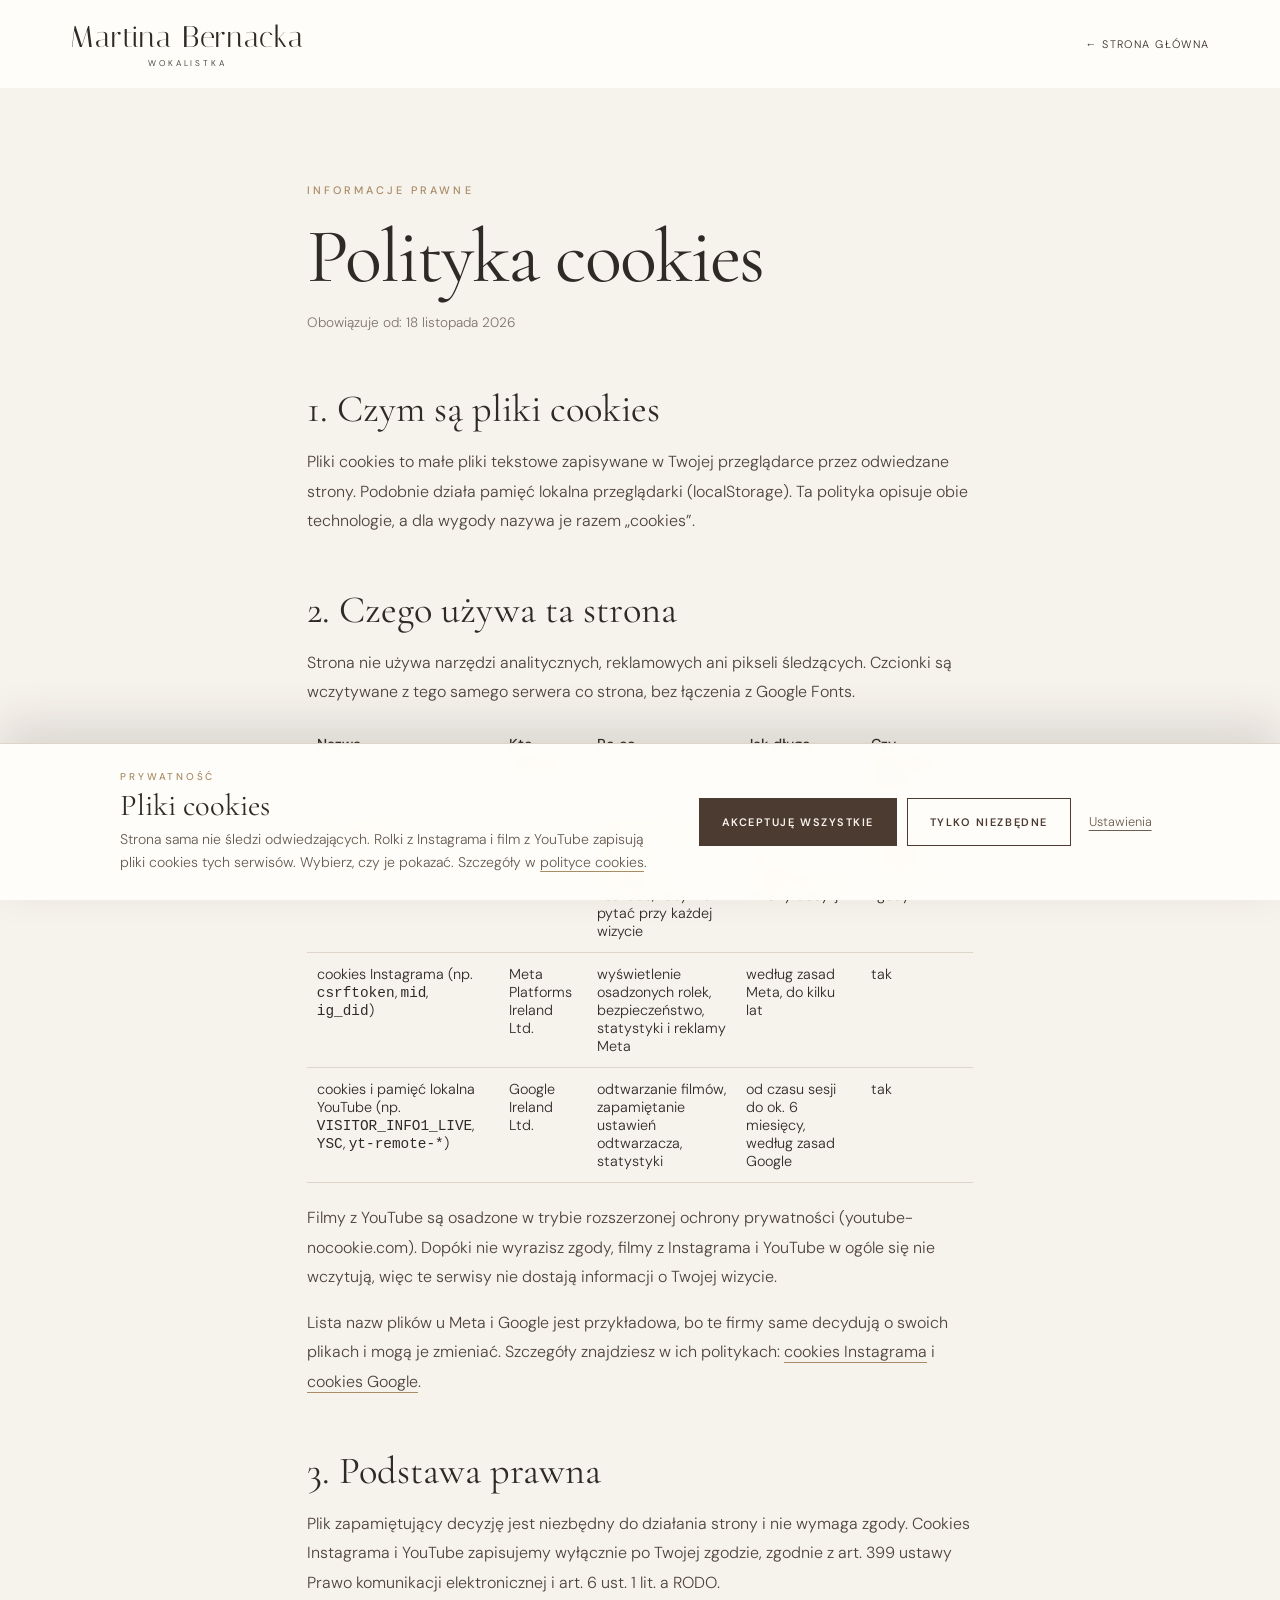
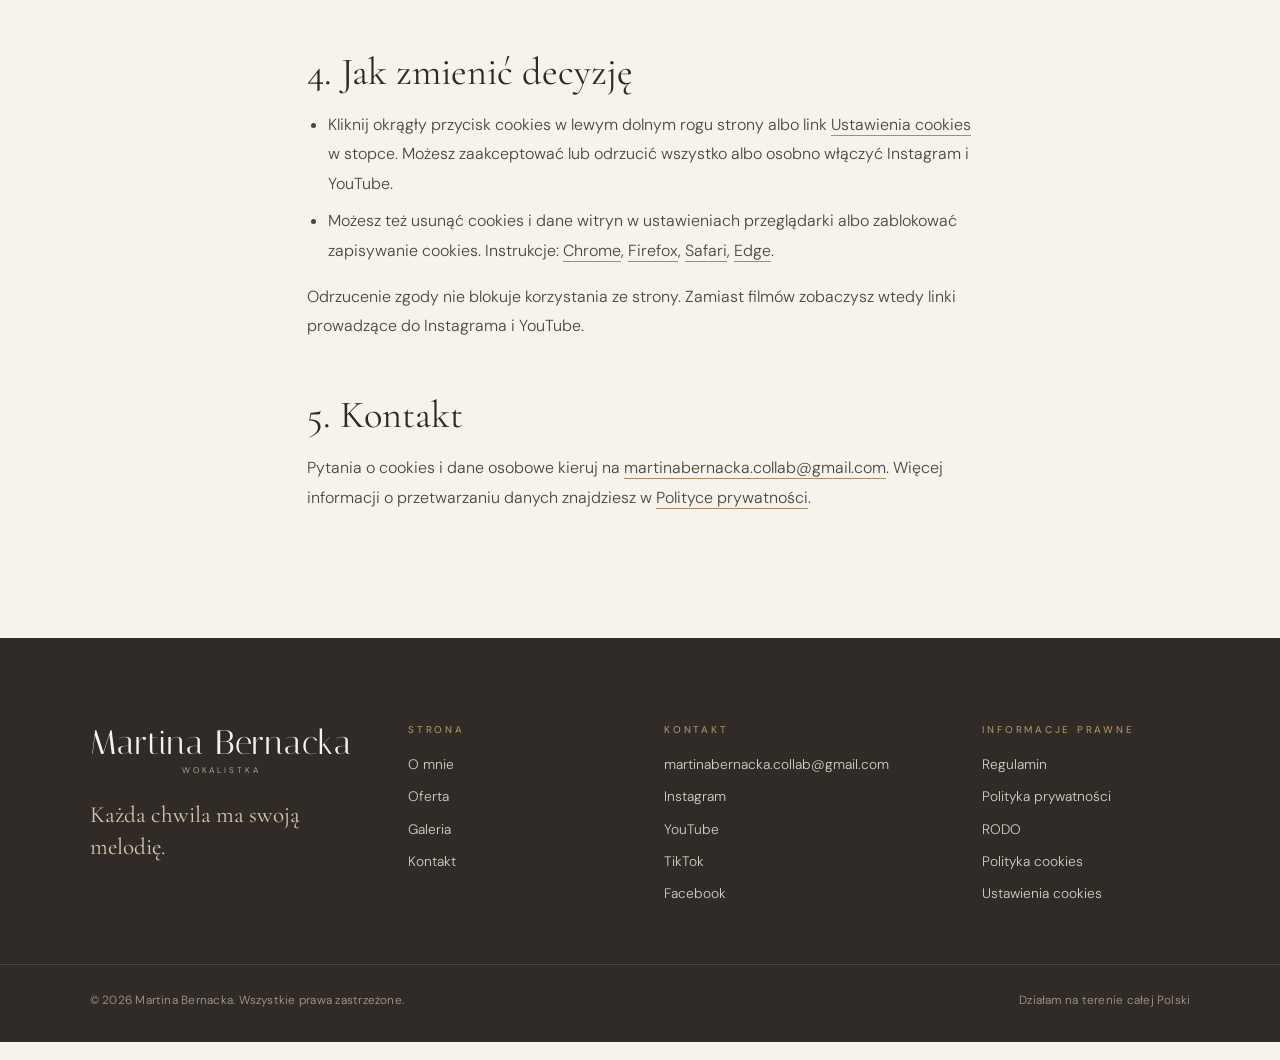
==== commit 3e2f27ab: "docs: data publikacji, adres strony i hosting w dokumentach prawnych" ====
--- a/polityka-cookies.html
+++ b/polityka-cookies.html
@@ -5,7 +5,7 @@
 <main class="legal">
 <span class="eyebrow">Informacje prawne</span>
 <h1>Polityka cookies</h1>
-<p class="updated">Obowiązuje od: <mark class="todo">[data publikacji strony]</mark></p>
+<p class="updated">Obowiązuje od: 18 listopada 2026</p>
 
 <h2>1. Czym są pliki cookies</h2>
 <p>Pliki cookies to małe pliki tekstowe zapisywane w Twojej przeglądarce przez odwiedzane strony. Podobnie działa pamięć lokalna przeglądarki (localStorage). Ta polityka opisuje obie technologie, a dla wygody nazywa je razem „cookies”.</p>
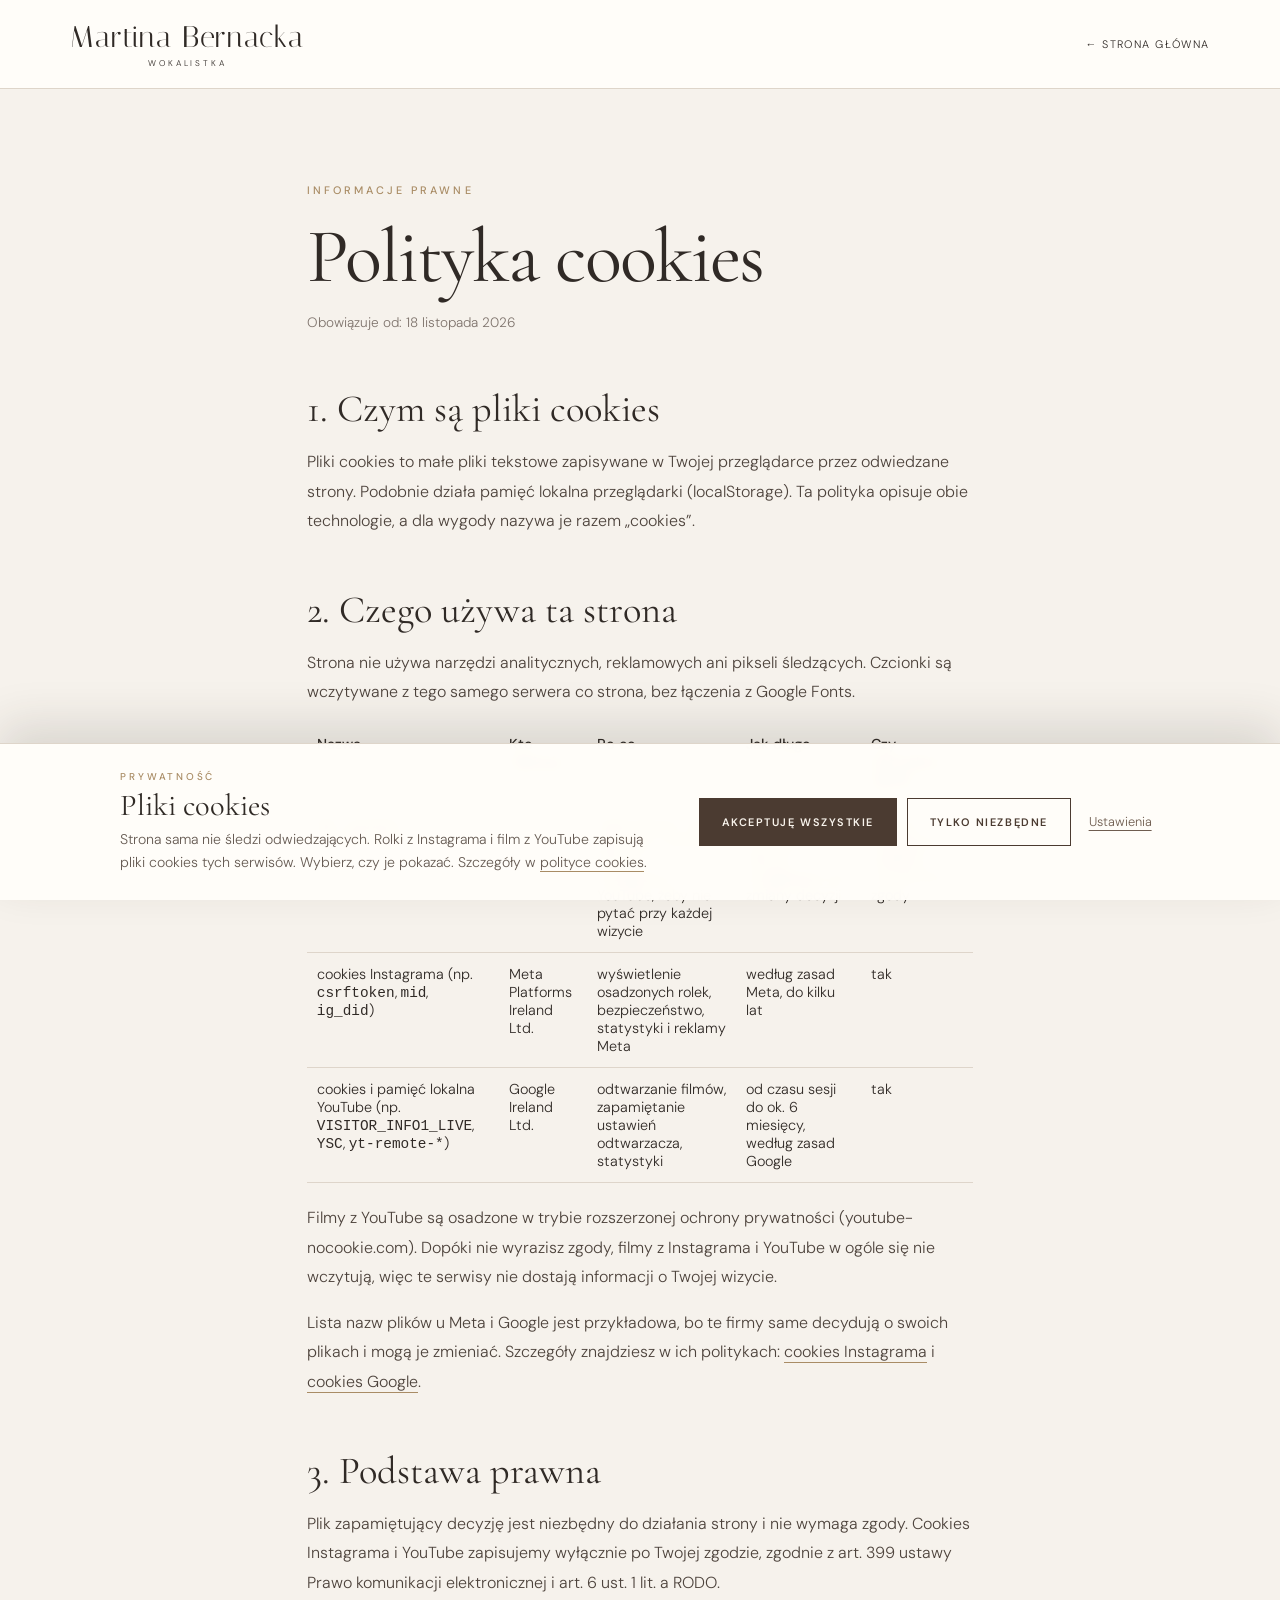
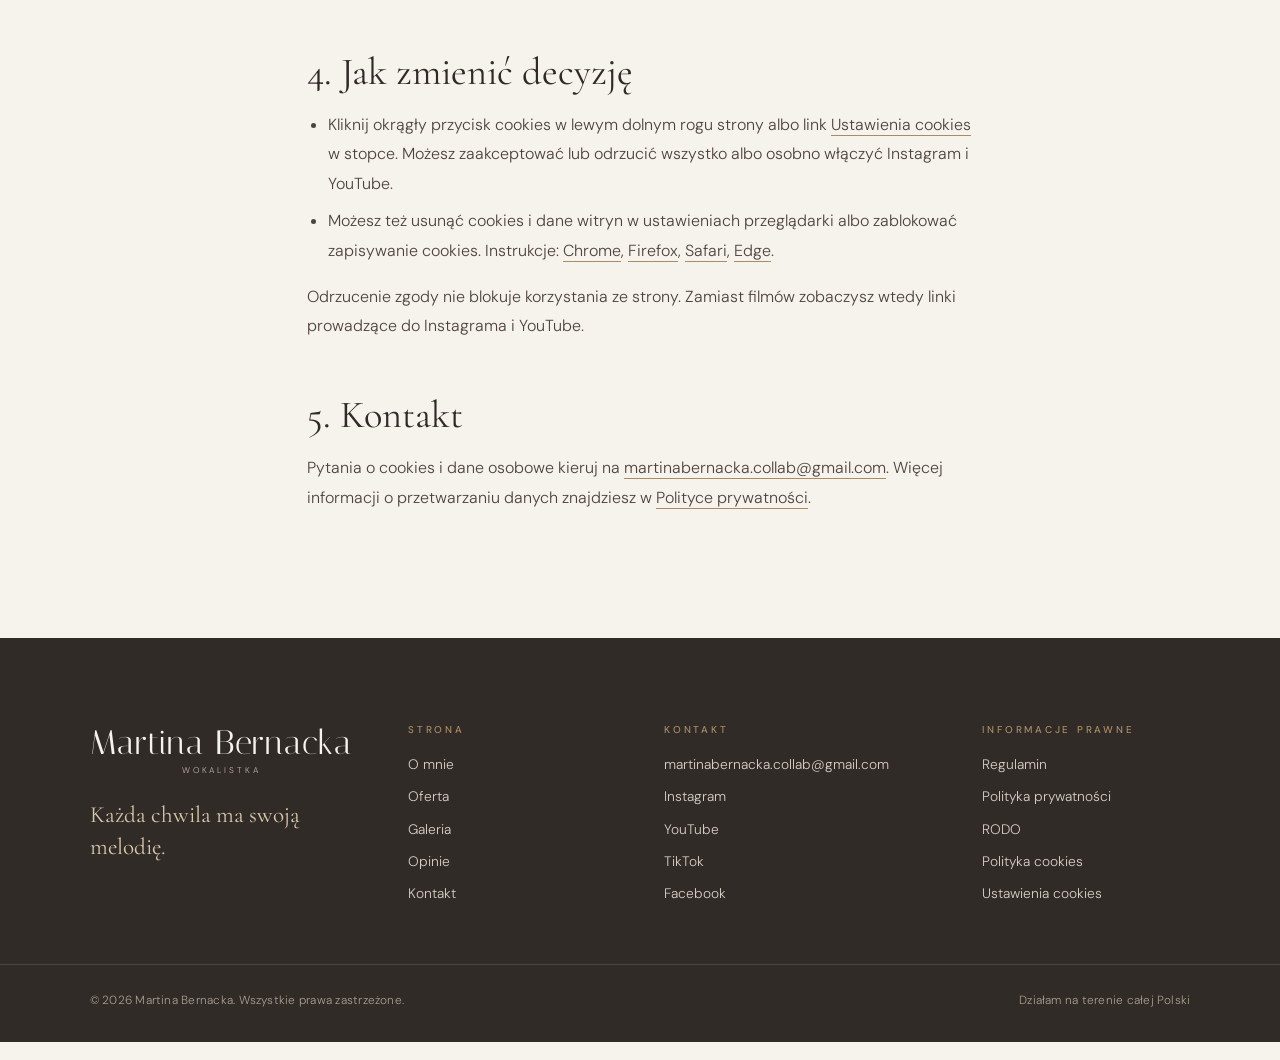
==== commit 4501902d: "feat: formularz przez Formspree, Opinie w menu, Formspree w dokumentach" ====
--- a/polityka-cookies.html
+++ b/polityka-cookies.html
@@ -36,6 +36,6 @@
 <h2>5. Kontakt</h2>
 <p>Pytania o cookies i dane osobowe kieruj na <a href="mailto:martinabernacka.collab@gmail.com">martinabernacka.collab@gmail.com</a>. Więcej informacji o przetwarzaniu danych znajdziesz w <a href="polityka-prywatnosci.html">Polityce prywatności</a>.</p>
 </main>
-<footer class="site-footer"><div class="footer-top"><div class="footer-brand"><a class="brand" href="index.html#start">Martina Bernacka<small>WOKALISTKA</small></a><p class="footer-motto">Każda chwila ma swoją melodię.</p></div><nav class="footer-col" aria-label="Sekcje strony"><p class="footer-head">Strona</p><a href="index.html#o-mnie">O mnie</a><a href="index.html#oferta">Oferta</a><a href="index.html#galeria">Galeria</a><a href="index.html#kontakt">Kontakt</a></nav><div class="footer-col"><p class="footer-head">Kontakt</p><a href="mailto:martinabernacka.collab@gmail.com">martinabernacka.collab@gmail.com</a><a href="https://www.instagram.com/martina.bernacka/" rel="noopener noreferrer" target="_blank">Instagram</a><a href="https://www.youtube.com/channel/UC1nf4XpLBBJtvFT8xslhd0Q" rel="noopener noreferrer" target="_blank">YouTube</a><a href="https://www.tiktok.com/@martina.bernacka" rel="noopener noreferrer" target="_blank">TikTok</a><a href="https://www.facebook.com/martina.tiszbierek/?locale=pl_PL" rel="noopener noreferrer" target="_blank">Facebook</a></div><nav class="footer-col" aria-label="Informacje prawne"><p class="footer-head">Informacje prawne</p><a href="regulamin.html">Regulamin</a><a href="polityka-prywatnosci.html">Polityka prywatności</a><a href="rodo.html">RODO</a><a href="polityka-cookies.html">Polityka cookies</a><a href="#" data-consent-open>Ustawienia cookies</a></nav></div><div class="footer-bottom"><p>© <span data-year>2026</span> Martina Bernacka. Wszystkie prawa zastrzeżone.</p><p>Działam na terenie całej Polski</p></div></footer>
+<footer class="site-footer"><div class="footer-top"><div class="footer-brand"><a class="brand" href="index.html#start">Martina Bernacka<small>WOKALISTKA</small></a><p class="footer-motto">Każda chwila ma swoją melodię.</p></div><nav class="footer-col" aria-label="Sekcje strony"><p class="footer-head">Strona</p><a href="index.html#o-mnie">O mnie</a><a href="index.html#oferta">Oferta</a><a href="index.html#galeria">Galeria</a><a href="index.html#opinie">Opinie</a><a href="index.html#kontakt">Kontakt</a></nav><div class="footer-col"><p class="footer-head">Kontakt</p><a href="mailto:martinabernacka.collab@gmail.com">martinabernacka.collab@gmail.com</a><a href="https://www.instagram.com/martina.bernacka/" rel="noopener noreferrer" target="_blank">Instagram</a><a href="https://www.youtube.com/channel/UC1nf4XpLBBJtvFT8xslhd0Q" rel="noopener noreferrer" target="_blank">YouTube</a><a href="https://www.tiktok.com/@martina.bernacka" rel="noopener noreferrer" target="_blank">TikTok</a><a href="https://www.facebook.com/martina.tiszbierek/?locale=pl_PL" rel="noopener noreferrer" target="_blank">Facebook</a></div><nav class="footer-col" aria-label="Informacje prawne"><p class="footer-head">Informacje prawne</p><a href="regulamin.html">Regulamin</a><a href="polityka-prywatnosci.html">Polityka prywatności</a><a href="rodo.html">RODO</a><a href="polityka-cookies.html">Polityka cookies</a><a href="#" data-consent-open>Ustawienia cookies</a></nav></div><div class="footer-bottom"><p>© <span data-year>2026</span> Martina Bernacka. Wszystkie prawa zastrzeżone.</p><p>Działam na terenie całej Polski</p></div></footer>
 <script src="assets/js/ui.js" defer></script><script src="assets/js/consent.js" defer></script>
 </body></html>
--- a/assets/css/style.css
+++ b/assets/css/style.css
@@ -177,8 +177,6 @@
 @media(prefers-reduced-motion:reduce){html{scroll-behavior:auto}}
 #lightbox button{width:48px;height:48px;display:grid;place-items:center}
 @media(max-width:900px){
-  header{position:sticky;top:0;z-index:40;box-shadow:0 1px 0 var(--line)}
-  [id]{scroll-margin-top:76px}
   .menu{width:44px;height:44px;display:grid;place-items:center;margin-right:-10px;color:var(--ink);cursor:pointer}
   header nav{gap:0;padding:12px 6% 22px;box-shadow:0 18px 30px rgba(48,42,38,.12);border-top:1px solid var(--line)}
   header nav a{display:block;width:100%;padding:14px 0;font-size:.78rem;border-bottom:1px solid var(--line)}
@@ -239,3 +237,18 @@
 }
 #lightbox{z-index:90;background:rgba(15,13,12,.97)}
 html.lb-open .cc-fab,html.lb-open .to-top{visibility:hidden}
+
+/* Nagłówek przyklejony na każdej szerokości; linki do sekcji lądują tuż pod nim */
+:root{--header-h:88px}
+@media(max-width:900px){:root{--header-h:76px}}
+header{position:sticky;top:0;z-index:40;box-shadow:0 1px 0 var(--line)}
+html{scroll-padding-top:var(--header-h)}
+
+/* Formularz: pole-pułapka na boty i komunikat po wysyłce */
+.form-hp{position:absolute;left:-9999px;width:1px;height:1px;overflow:hidden}
+.form-status{margin:12px 0 0;font-size:.9rem;line-height:1.6}
+.form-status:empty{display:none}
+.form-status.is-ok{color:#3f5b3a}
+.form-status.is-error{color:#8a3b2e}
+.form-status a{text-decoration:underline;text-underline-offset:3px}
+#contact-form button[disabled]{opacity:.65;cursor:progress}
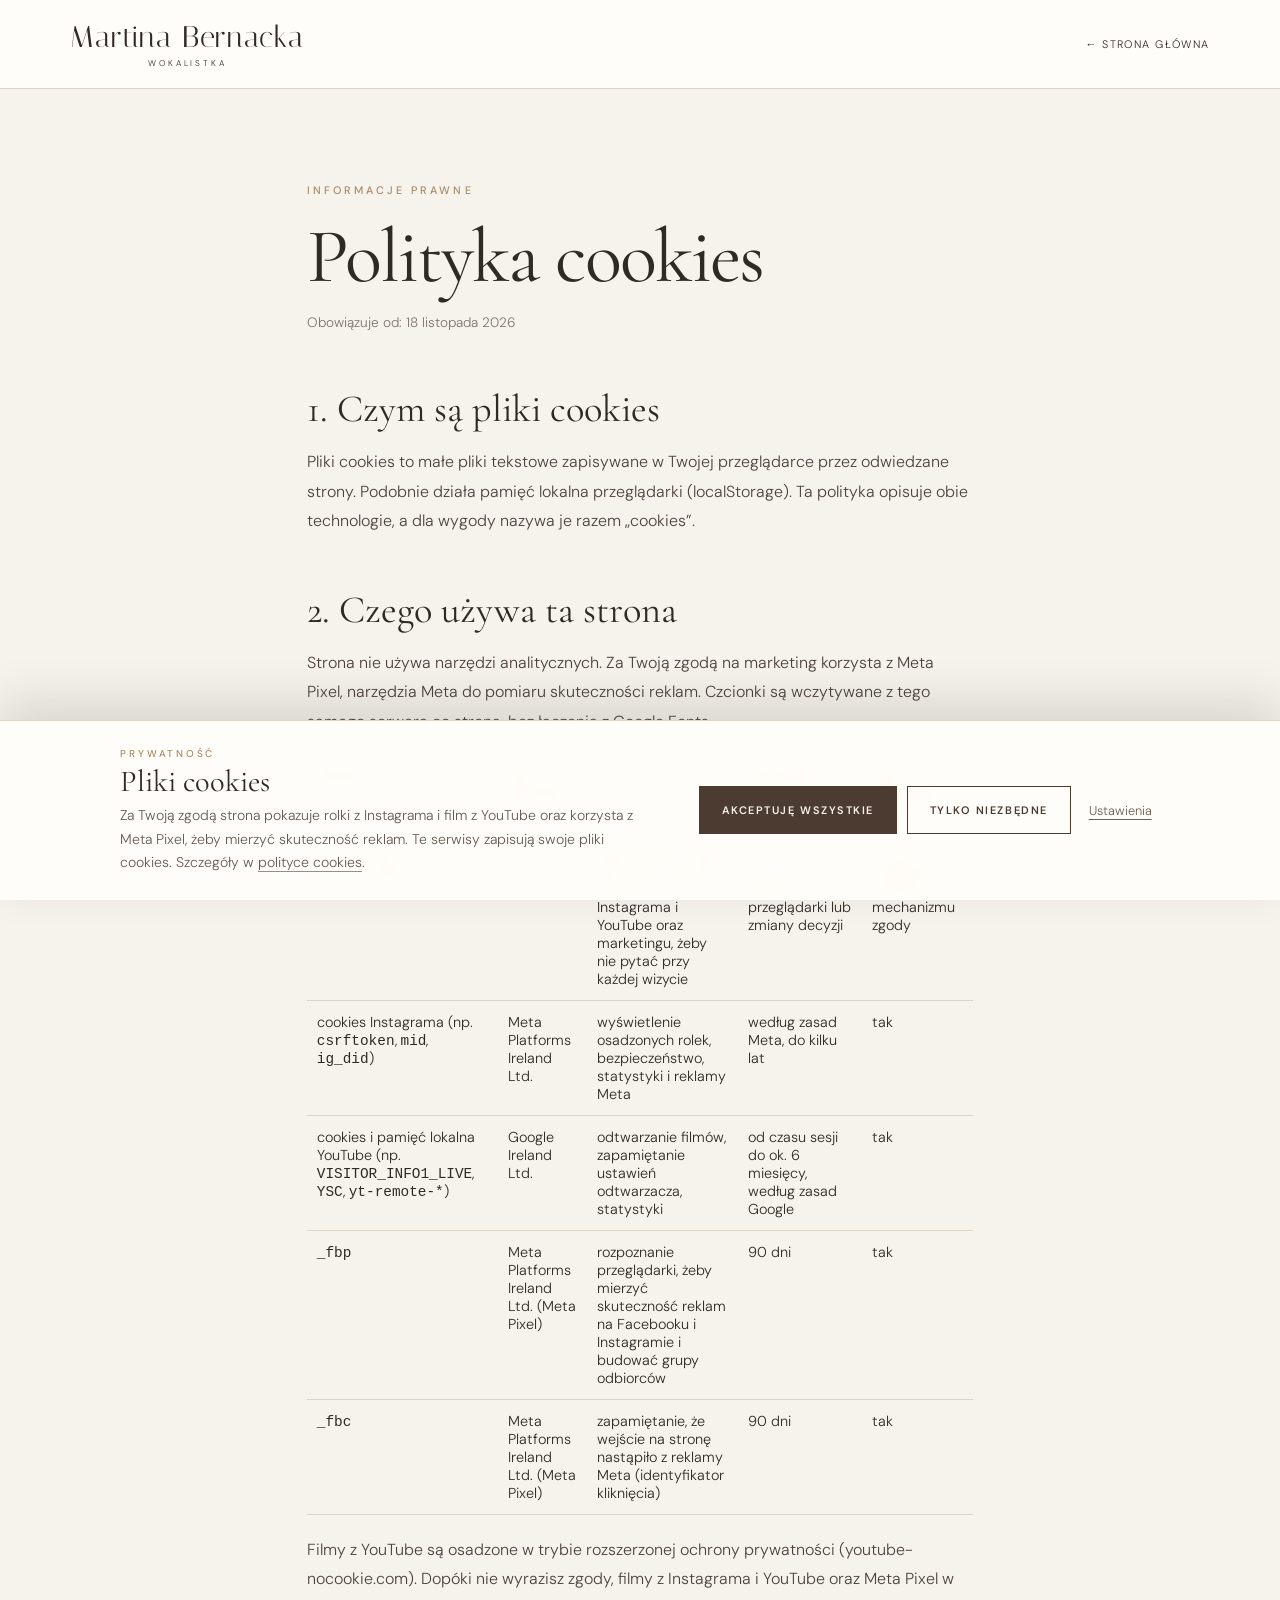
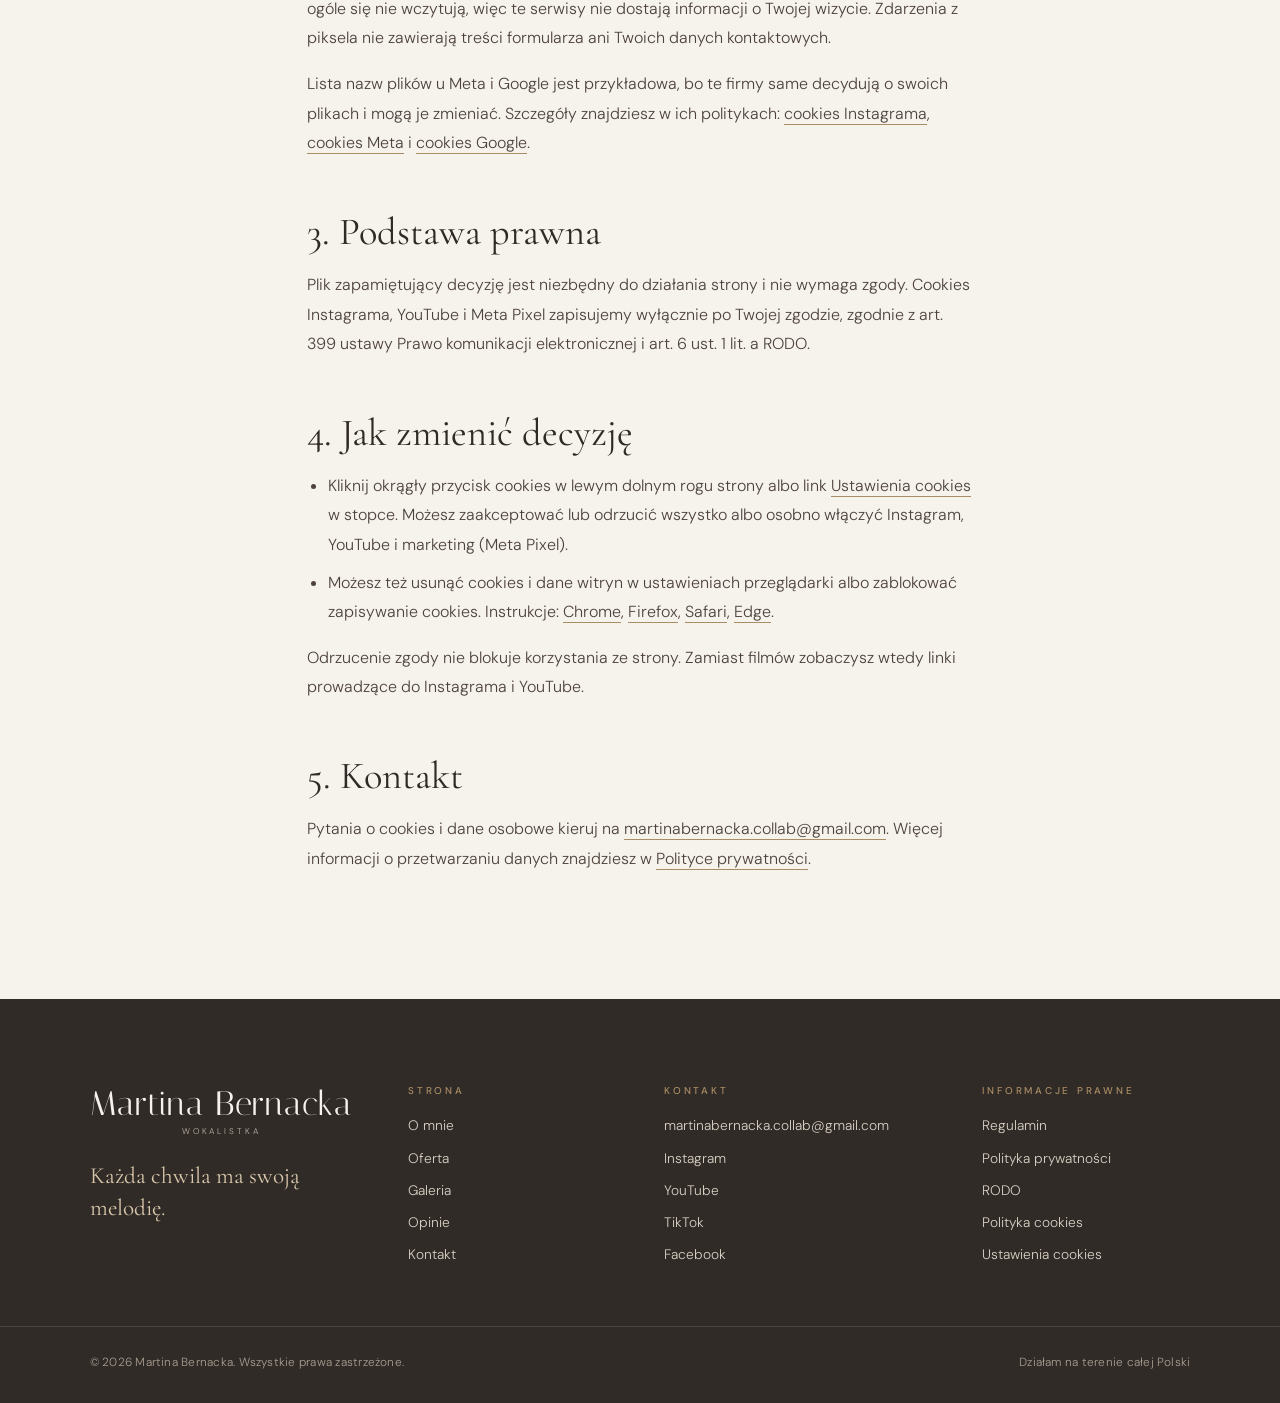
==== commit 98d18822: "feat: Meta Pixel ze zdarzeniami za zgodą marketingową, podziękowanie po wysłaniu formularza, piksel " ====
--- a/polityka-cookies.html
+++ b/polityka-cookies.html
@@ -11,24 +11,26 @@
 <p>Pliki cookies to małe pliki tekstowe zapisywane w Twojej przeglądarce przez odwiedzane strony. Podobnie działa pamięć lokalna przeglądarki (localStorage). Ta polityka opisuje obie technologie, a dla wygody nazywa je razem „cookies”.</p>
 
 <h2>2. Czego używa ta strona</h2>
-<p>Strona nie używa narzędzi analitycznych, reklamowych ani pikseli śledzących. Czcionki są wczytywane z tego samego serwera co strona, bez łączenia z Google Fonts.</p>
+<p>Strona nie używa narzędzi analitycznych. Za Twoją zgodą na marketing korzysta z Meta Pixel, narzędzia Meta do pomiaru skuteczności reklam. Czcionki są wczytywane z tego samego serwera co strona, bez łączenia z Google Fonts.</p>
 <table>
 <thead><tr><th>Nazwa</th><th>Kto zapisuje</th><th>Po co</th><th>Jak długo</th><th>Czy potrzebna zgoda</th></tr></thead>
 <tbody>
-<tr><td><code>mb-consent-v3</code> (localStorage)</td><td>ta strona</td><td>zapamiętuje Twoją decyzję w sprawie filmów z Instagrama i YouTube, żeby nie pytać przy każdej wizycie</td><td>do wyczyszczenia danych przeglądarki lub zmiany decyzji</td><td>nie, jest niezbędna do działania mechanizmu zgody</td></tr>
+<tr><td><code>mb-consent-v4</code> (localStorage)</td><td>ta strona</td><td>zapamiętuje Twoją decyzję w sprawie filmów z Instagrama i YouTube oraz marketingu, żeby nie pytać przy każdej wizycie</td><td>do wyczyszczenia danych przeglądarki lub zmiany decyzji</td><td>nie, jest niezbędna do działania mechanizmu zgody</td></tr>
 <tr><td>cookies Instagrama (np. <code>csrftoken</code>, <code>mid</code>, <code>ig_did</code>)</td><td>Meta Platforms Ireland Ltd.</td><td>wyświetlenie osadzonych rolek, bezpieczeństwo, statystyki i reklamy Meta</td><td>według zasad Meta, do kilku lat</td><td>tak</td></tr>
 <tr><td>cookies i pamięć lokalna YouTube (np. <code>VISITOR_INFO1_LIVE</code>, <code>YSC</code>, <code>yt-remote-*</code>)</td><td>Google Ireland Ltd.</td><td>odtwarzanie filmów, zapamiętanie ustawień odtwarzacza, statystyki</td><td>od czasu sesji do ok. 6 miesięcy, według zasad Google</td><td>tak</td></tr>
+<tr><td><code>_fbp</code></td><td>Meta Platforms Ireland Ltd. (Meta Pixel)</td><td>rozpoznanie przeglądarki, żeby mierzyć skuteczność reklam na Facebooku i Instagramie i budować grupy odbiorców</td><td>90 dni</td><td>tak</td></tr>
+<tr><td><code>_fbc</code></td><td>Meta Platforms Ireland Ltd. (Meta Pixel)</td><td>zapamiętanie, że wejście na stronę nastąpiło z reklamy Meta (identyfikator kliknięcia)</td><td>90 dni</td><td>tak</td></tr>
 </tbody>
 </table>
-<p>Filmy z YouTube są osadzone w trybie rozszerzonej ochrony prywatności (youtube-nocookie.com). Dopóki nie wyrazisz zgody, filmy z Instagrama i YouTube w ogóle się nie wczytują, więc te serwisy nie dostają informacji o Twojej wizycie.</p>
-<p>Lista nazw plików u Meta i Google jest przykładowa, bo te firmy same decydują o swoich plikach i mogą je zmieniać. Szczegóły znajdziesz w ich politykach: <a href="https://privacycenter.instagram.com/policies/cookies/" rel="noopener noreferrer" target="_blank">cookies Instagrama</a> i <a href="https://policies.google.com/technologies/cookies?hl=pl" rel="noopener noreferrer" target="_blank">cookies Google</a>.</p>
+<p>Filmy z YouTube są osadzone w trybie rozszerzonej ochrony prywatności (youtube-nocookie.com). Dopóki nie wyrazisz zgody, filmy z Instagrama i YouTube oraz Meta Pixel w ogóle się nie wczytują, więc te serwisy nie dostają informacji o Twojej wizycie. Zdarzenia z piksela nie zawierają treści formularza ani Twoich danych kontaktowych.</p>
+<p>Lista nazw plików u Meta i Google jest przykładowa, bo te firmy same decydują o swoich plikach i mogą je zmieniać. Szczegóły znajdziesz w ich politykach: <a href="https://privacycenter.instagram.com/policies/cookies/" rel="noopener noreferrer" target="_blank">cookies Instagrama</a>, <a href="https://www.facebook.com/privacy/policies/cookies/" rel="noopener noreferrer" target="_blank">cookies Meta</a> i <a href="https://policies.google.com/technologies/cookies?hl=pl" rel="noopener noreferrer" target="_blank">cookies Google</a>.</p>
 
 <h2>3. Podstawa prawna</h2>
-<p>Plik zapamiętujący decyzję jest niezbędny do działania strony i nie wymaga zgody. Cookies Instagrama i YouTube zapisujemy wyłącznie po Twojej zgodzie, zgodnie z art. 399 ustawy Prawo komunikacji elektronicznej i art. 6 ust. 1 lit. a RODO.</p>
+<p>Plik zapamiętujący decyzję jest niezbędny do działania strony i nie wymaga zgody. Cookies Instagrama, YouTube i Meta Pixel zapisujemy wyłącznie po Twojej zgodzie, zgodnie z art. 399 ustawy Prawo komunikacji elektronicznej i art. 6 ust. 1 lit. a RODO.</p>
 
 <h2>4. Jak zmienić decyzję</h2>
 <ul>
-<li>Kliknij okrągły przycisk cookies w lewym dolnym rogu strony albo link <a href="#" data-consent-open>Ustawienia cookies</a> w stopce. Możesz zaakceptować lub odrzucić wszystko albo osobno włączyć Instagram i YouTube.</li>
+<li>Kliknij okrągły przycisk cookies w lewym dolnym rogu strony albo link <a href="#" data-consent-open>Ustawienia cookies</a> w stopce. Możesz zaakceptować lub odrzucić wszystko albo osobno włączyć Instagram, YouTube i marketing (Meta Pixel).</li>
 <li>Możesz też usunąć cookies i dane witryn w ustawieniach przeglądarki albo zablokować zapisywanie cookies. Instrukcje: <a href="https://support.google.com/chrome/answer/95647?hl=pl" rel="noopener noreferrer" target="_blank">Chrome</a>, <a href="https://support.mozilla.org/pl/kb/usuwanie-ciasteczek-i-danych-stron" rel="noopener noreferrer" target="_blank">Firefox</a>, <a href="https://support.apple.com/pl-pl/guide/safari/sfri11471/mac" rel="noopener noreferrer" target="_blank">Safari</a>, <a href="https://support.microsoft.com/pl-pl/microsoft-edge" rel="noopener noreferrer" target="_blank">Edge</a>.</li>
 </ul>
 <p>Odrzucenie zgody nie blokuje korzystania ze strony. Zamiast filmów zobaczysz wtedy linki prowadzące do Instagrama i YouTube.</p>
@@ -37,5 +39,5 @@
 <p>Pytania o cookies i dane osobowe kieruj na <a href="mailto:martinabernacka.collab@gmail.com">martinabernacka.collab@gmail.com</a>. Więcej informacji o przetwarzaniu danych znajdziesz w <a href="polityka-prywatnosci.html">Polityce prywatności</a>.</p>
 </main>
 <footer class="site-footer"><div class="footer-top"><div class="footer-brand"><a class="brand" href="index.html#start">Martina Bernacka<small>WOKALISTKA</small></a><p class="footer-motto">Każda chwila ma swoją melodię.</p></div><nav class="footer-col" aria-label="Sekcje strony"><p class="footer-head">Strona</p><a href="index.html#o-mnie">O mnie</a><a href="index.html#oferta">Oferta</a><a href="index.html#galeria">Galeria</a><a href="index.html#opinie">Opinie</a><a href="index.html#kontakt">Kontakt</a></nav><div class="footer-col"><p class="footer-head">Kontakt</p><a href="mailto:martinabernacka.collab@gmail.com">martinabernacka.collab@gmail.com</a><a href="https://www.instagram.com/martina.bernacka/" rel="noopener noreferrer" target="_blank">Instagram</a><a href="https://www.youtube.com/channel/UC1nf4XpLBBJtvFT8xslhd0Q" rel="noopener noreferrer" target="_blank">YouTube</a><a href="https://www.tiktok.com/@martina.bernacka" rel="noopener noreferrer" target="_blank">TikTok</a><a href="https://www.facebook.com/martina.tiszbierek/?locale=pl_PL" rel="noopener noreferrer" target="_blank">Facebook</a></div><nav class="footer-col" aria-label="Informacje prawne"><p class="footer-head">Informacje prawne</p><a href="regulamin.html">Regulamin</a><a href="polityka-prywatnosci.html">Polityka prywatności</a><a href="rodo.html">RODO</a><a href="polityka-cookies.html">Polityka cookies</a><a href="#" data-consent-open>Ustawienia cookies</a></nav></div><div class="footer-bottom"><p>© <span data-year>2026</span> Martina Bernacka. Wszystkie prawa zastrzeżone.</p><p>Działam na terenie całej Polski</p></div></footer>
-<script src="assets/js/ui.js" defer></script><script src="assets/js/consent.js" defer></script>
+<script src="assets/js/ui.js" defer></script><script src="assets/js/pixel.js" defer></script><script src="assets/js/consent.js" defer></script>
 </body></html>
--- a/assets/css/style.css
+++ b/assets/css/style.css
@@ -246,9 +246,14 @@
 
 /* Formularz: pole-pułapka na boty i komunikat po wysyłce */
 .form-hp{position:absolute;left:-9999px;width:1px;height:1px;overflow:hidden}
-.form-status{margin:12px 0 0;font-size:.9rem;line-height:1.6}
+.form-status{margin:26px 0 0;outline:none}
 .form-status:empty{display:none}
-.form-status.is-ok{color:#3f5b3a}
-.form-status.is-error{color:#8a3b2e}
+.form-status.is-ok{padding:26px 0 4px;border-top:1px solid #c9b9a7;animation:form-thanks-in .5s ease}
+.form-status .eyebrow{display:block;margin-bottom:10px}
+.form-thanks-title{margin:0 0 8px;font-family:"Cormorant Garamond",Georgia,serif;font-size:clamp(2rem,3vw,2.6rem);font-weight:400;line-height:1.1;color:var(--ink)}
+.form-thanks-text{margin:0;font-size:.95rem;line-height:1.7;color:#675d54}
+.form-status.is-error .form-thanks-text{color:#8a3b2e}
 .form-status a{text-decoration:underline;text-underline-offset:3px}
+@keyframes form-thanks-in{from{opacity:0;transform:translateY(8px)}to{opacity:1;transform:none}}
+@media(prefers-reduced-motion:reduce){.form-status.is-ok{animation:none}}
 #contact-form button[disabled]{opacity:.65;cursor:progress}
